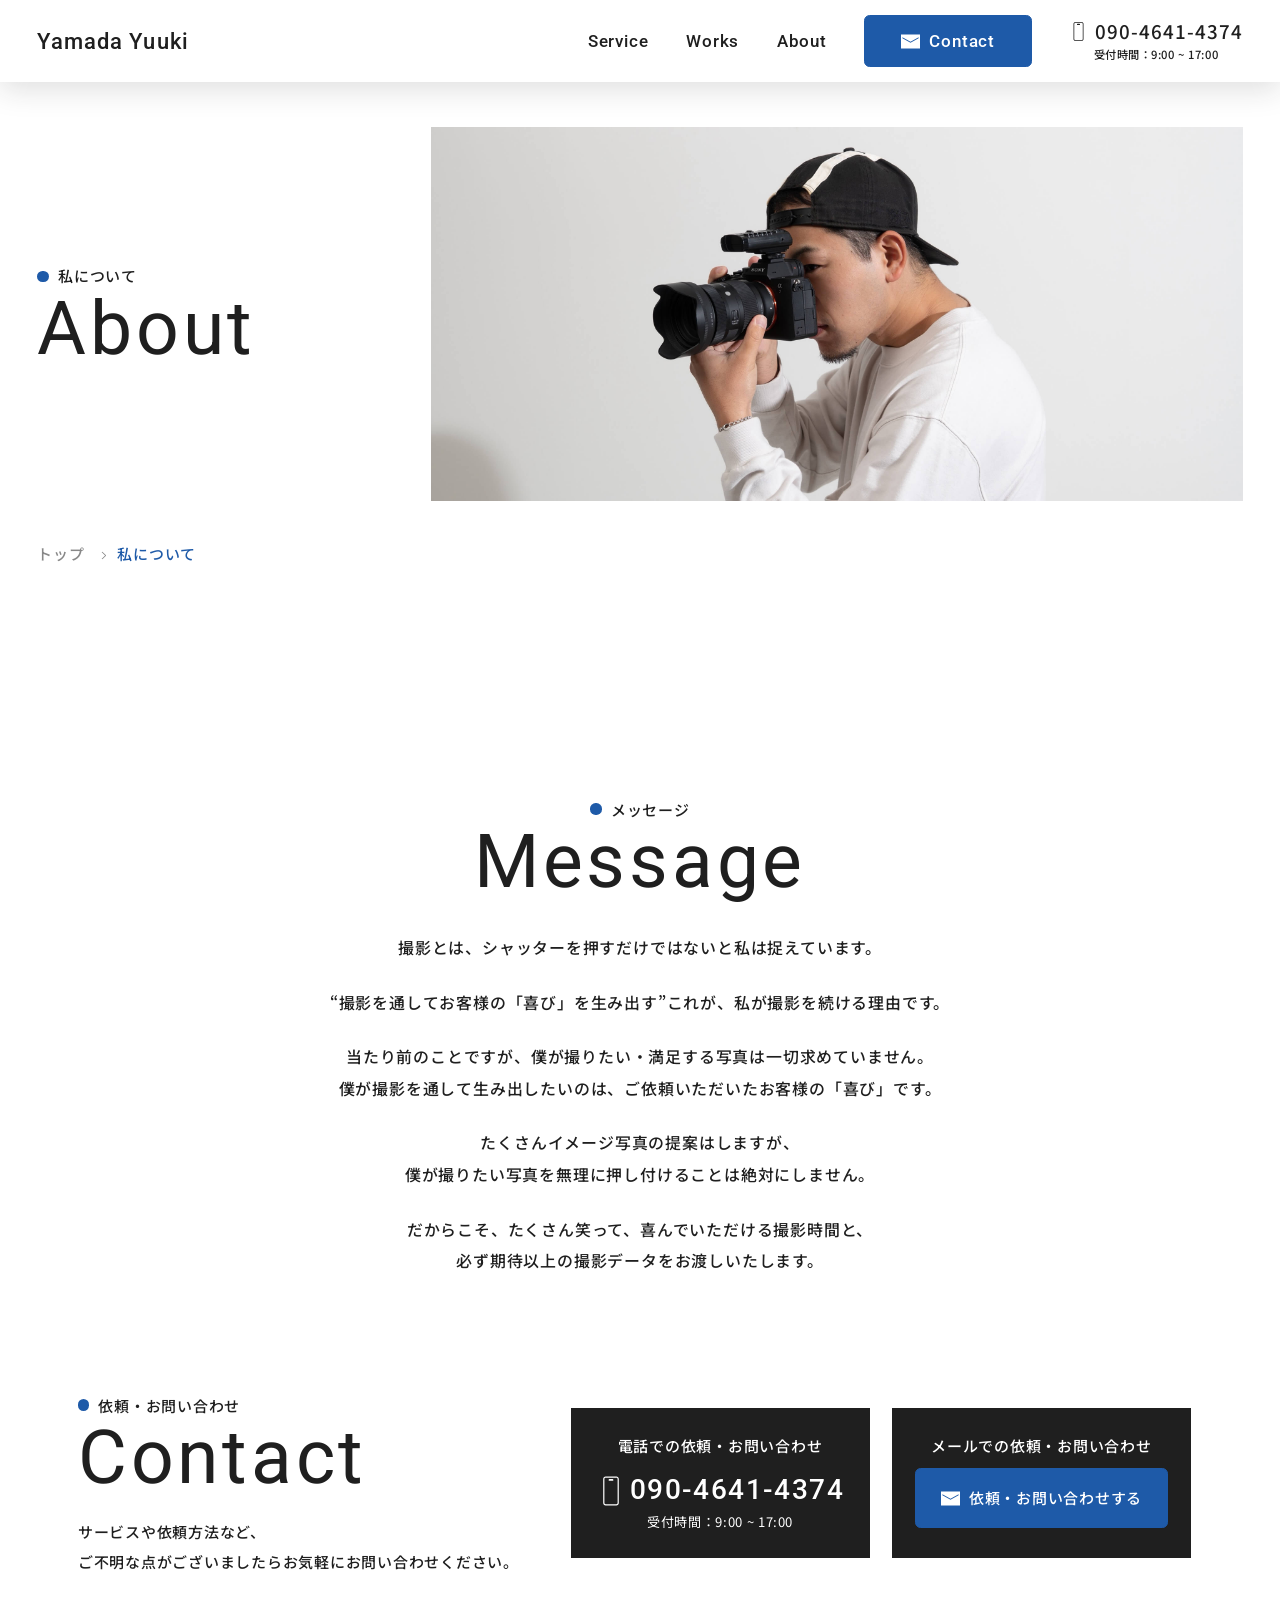
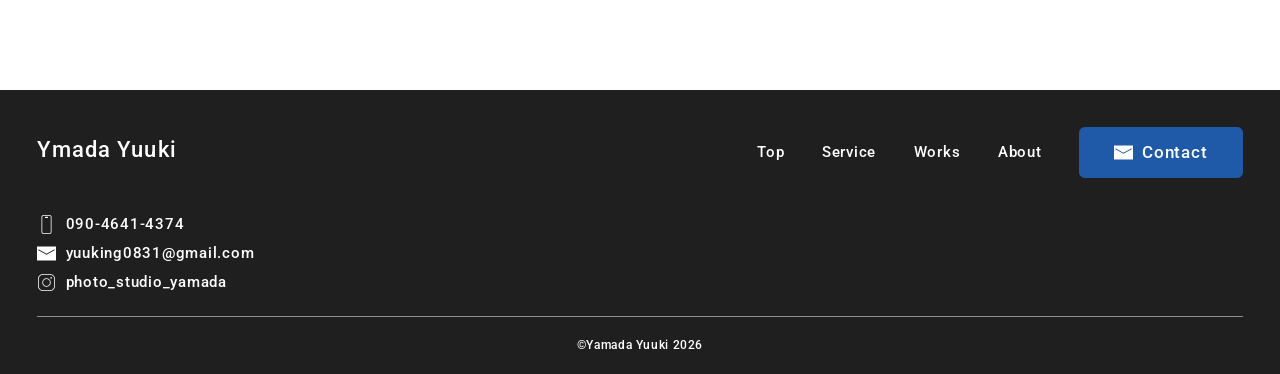
==== about.html @ 50fdbe5b "3/4 コミット" ====
<!DOCTYPE html>
<html lang="ja">

<head>
    <meta charset="utf-8">
    <meta name="viewport" content="width=device-width,initial-scale=1">
    <title>about - 私について</title>
    <meta property="og:title" content="about - 私について">
    <meta property="og:site_name" content="写真・動画制作 - 山田悠希">
    <meta name="description" content="aboutページです">
    <meta name="format-detection" content="telephone=no, email=no">
    <meta property="og:type" content="article">

    <!-- font -->
    <link rel="preconnect" href="https://fonts.googleapis.com">
    <link rel="preconnect" href="https://fonts.gstatic.com" crossorigin>
    <link
        href="https://fonts.googleapis.com/css2?family=Noto+Sans+JP:wght@100..900&family=Roboto:ital,wght@0,100..900;1,100..900&display=swap"
        rel="stylesheet">

    <!-- css -->
    <link rel="stylesheet" href="css/style.css">

    <!-- noindex -->
    <meta name="robots" content="noindex">
</head>

<body>

    <!------------------------ header ------------------------>
    <header class="l-header">
        <div class="l-header-logo u-link-hover"><a href="index.html">yamada yuuki</a></div>

        <dialog class="l-header-menu js-header-menu" aria-label="ナビメニュー">

            <div class="l-header-menu-content">

                <button class="l-header-menu-close-button js-header-menu-close-button" aria-label="ハンバーガーボタン">
                    <img src="img/icon-close.svg" width="36" height="36" alt="閉じるボタン">
                </button>

                <nav class="l-header-menu-nav" aria-label="ヘッダーナビゲーション">
                    <ul class="l-header-menu-list">
                        <li class="l-header-menu-item l-header-item--top">
                            <a href="index.html" class="l-header-menu-link u-text-hover">
                                <span class="l-header-menu-text-en">top</span>
                                <span class="l-header-menu-text-ja">トップ</span>
                            </a>
                        </li>
                        <li class="l-header-menu-item">
                            <a href="service.html" class="l-header-menu-link u-text-hover">
                                <span class="l-header-menu-text-en">service</span>
                                <span class="l-header-menu-text-ja">サービス</span>
                            </a>
                        </li>
                        <li class="l-header-menu-item">
                            <a href="works.html" class="l-header-menu-link u-text-hover">
                                <span class="l-header-menu-text-en">works</span>
                                <span class="l-header-menu-text-ja">撮影実績</span>
                            </a>
                        </li>
                        <li class="l-header-menu-item">
                            <a href="about.html" class="l-header-menu-link u-text-hover">
                                <span class="l-header-menu-text-en">about</span>
                                <span class="l-header-menu-text-ja">私について</span>
                            </a>
                        </li>

                        <li class="l-header-menu-item l-header-menu-item--contact">
                            <a href="contact.html" class="l-header-menu-link">
                                <span class="l-header-menu-text-en">contact</span>
                            </a>
                        </li>
                    </ul>
                </nav>

                <address class="l-header-menu-tel">
                    <a href="tel:09046414374" class="tel-link u-link-hover">
                        <span class="tel-number">090-4641-4374</span>
                    </a>
                    <p class="reception-hours">受付時間：9:00 ~ 17:00</p>
                </address>

            </div>
        </dialog>

        <button class="l-header-menu-open-button js-header-menu-open-button" aria-label="ハンバーガーボタン">
            <span></span>
            <span></span>
            <span></span>
        </button>
    </header>

    <main>

        <!------------------------ kv ------------------------>
        <section class="c-page-kv u-pb">
            <div class="c-page-kv-inner">

                <div class="c-page-kv-title-wrap">
                    <h1 class="c-page-kv-title-ja">私について</h1>
                    <p class="c-page-kv-title-en">about</p>
                </div>

                <div class="c-page-kv-img">
                    <picture>
                        <source media="(min-width: 900px)" srcset="img/about/about-kv.jpg">
                        <img src="img/about/about-kv-sp.jpg" width="343" height="250" alt="カメラを構える男性">
                    </picture>
                </div>

                <div class="c-page-kv-breadcrumb">
                    <ol class="c-breadcrumb-list">
                        <li class="c-breadcrumb-item">
                            <a href="index.html">トップ</a>
                        </li>
                        <li class="c-breadcrumb-item c-breadcrumb-item--current">
                            私について
                        </li>
                    </ol>
                </div>
            </div>
        </section>

        <!------------------------ message ------------------------>
        <section class="message u-ptb">
            <div class="l-section-statement l-container">

                <div class="c-title l-section-statement-title">
                    <h2 class="c-title-ja">メッセージ</h2>
                    <p class="c-title-en">message</p>
                </div>

                <div class="l-section-statement-content">

                    <div class="l-section-statement-text">
                        <span>撮影とは、シャッターを押すだけではないと私は捉えています。</span>
                    </div>

                    <div class="l-section-statement-text">
                        <span>“撮影を通してお客様の「喜び」を生み出す”これが、私が撮影を続ける理由です。</span>
                    </div>

                    <div class="l-section-statement-text">
                        <span>当たり前のことですが、僕が撮りたい・満足する写真は一切求めていません。</span>
                        <span>僕が撮影を通して生み出したいのは、ご依頼いただいたお客様の「喜び」です。</span>

                    </div>

                    <div class="l-section-statement-text">
                        <span>たくさんイメージ写真の提案はしますが、</span>
                        <span>僕が撮りたい写真を無理に押し付けることは絶対にしません。</span>
                    </div>

                    <div class="l-section-statement-text">
                        <span>だからこそ、たくさん笑って、喜んでいただける撮影時間と、</span>
                        <span>必ず期待以上の撮影データをお渡しいたします。</span>
                    </div>
                </div>
            </div>
        </section>

        <!------------------------ contact-cta ------------------------>
        <section class="l-contact-cta l-container u-pb">
            <div class="l-contact-cta-content">
                <div class="c-title">
                    <h2 class="c-title-ja">依頼・お問い合わせ</h2>
                    <p class="c-title-en">contact</p>
                </div>

                <p class="l-contact-cta-text">
                    <span>サービスや依頼方法など、</span>
                    <span>ご不明な点がございましたらお気軽にお問い合わせください。</span>
                </p>
            </div>
            <div class="l-contact-cta-list">
                <div class="l-contact-cta-item">
                    <p class="l-contact-cta-title">電話での依頼・お問い合わせ</p>

                    <address>
                        <a href="tel:09046414374" class="l-contact-cta-tel-link u-link-hover">
                            <p class="l-contact-cta-tel-number">090-4641-4374</p>
                        </a>
                        <p class="l-contact-cta-reception">受付時間：9:00 ~ 17:00</p>
                    </address>
                </div>

                <div class="l-contact-cta-item">
                    <p class="l-contact-cta-title">メールでの依頼・お問い合わせ</p>

                    <nav aria-label="お問い合わせCTA">
                        <a href="contact.html" class="l-contact-cta-mail-link">
                            <span class="l-contact-cta-mail-text">依頼・お問い合わせする</span>
                        </a>
                    </nav>
                </div>
            </div>
        </section>

    </main>

    <!------------------------ header (下部追従ナビゲーション) ------------------------>
    <aside class="l-header-bottom" style="display: none;">
        <div class="l-header-bottom-content">

            <p class="l-header-bottom-title">依頼・お問い合わせ</p>

            <div class="l-header-bottom-cta-wrap">

                <address class="l-header-bottom-tel-cta">
                    <a href="tel:09046414374" class="l-header-bottom-tel-link u-link-hover">
                        <p class="l-header-bottom-tel-number">090-4641-4374</p>
                    </a>
                    <p class="l-header-bottom-tel-reception-hours">受付時間：9:00 ~ 17:00</p>
                </address>

                <nav class="l-header-bottom-mail-cta" aria-label="お問い合わせCTA">
                    <a href="contact.html" class="l-header-bottom-mail-link">
                        <span class="l-header-bottom-mail-text">contact</span>
                    </a>
                </nav>
            </div>
        </div>
    </aside>

    <!------------------------ footer ------------------------>
    <footer class="footer">
        <div class="footer-content">
            <div class="footer-head">
                <div class="footer-logo">
                    <a href="index.html" class="footer-logo-link u-link-hover">ymada yuuki</a>
                </div>

                <nav class="footer-nav" aria-label="フッターナビゲーション">
                    <ul class="footer-nav-list">
                        <li class="footer-nav-item">
                            <a href="index.html" class="footer-nav-link u-text-hover">top</a>
                        </li>
                        <li class="footer-nav-item">
                            <a href="service.html" class="footer-nav-link u-text-hover">service</a>
                        </li>
                        <li class="footer-nav-item">
                            <a href="works.html" class="footer-nav-link u-text-hover">works</a>
                        </li>
                        <li class="footer-nav-item">
                            <a href="about.html" class="footer-nav-link u-text-hover">about</a>
                        </li>
                        <li class="footer-nav-item footer-nav-item--contact">
                            <a href="contact.html" class="footer-nav-link u-text-hover">contact</a>
                        </li>
                    </ul>
                </nav>
            </div>

            <address class="footer-address">
                <p class="footer-address-item footer-address-item--tel">
                    <a href="tel:09046414374" class="footer-address-link u-link-hover">
                        090-4641-4374
                    </a>
                </p>
                <p class="footer-address-item footer-address-item--mail">
                    <a href="mailto:yuuking0831@gmail.com" class="footer-address-link u-link-hover">
                        yuuking0831@gmail.com
                    </a>
                </p>
                <p class="footer-address-item footer-address-item--instagram">
                    <a href="https://www.instagram.com/photo_studio_yamada?igsh=bDQ2NDd0aDQ2emF2"
                        class="footer-address-link u-link-hover">
                        photo_studio_yamada
                    </a>
                </p>
            </address>

        </div>
        <small class="copy-right">©Yamada yuuki 2026</small>
    </footer>

    <script type="module" src="js/main.js"></script>
</body>

</html>
---- css/style.css ----
@charset "UTF-8";
/*!
global > color
------------------------------
*/
:root {
  --color-font-base: #1f1f1f;
  --color-primary: #1e5aa8;
  --color-white: #ffffff;
  --color-font-light: #888888;
  --color-bg-extra-light: #fafafa;
  --color-bg-light: #f2f2f2;
  --color-border: rgba(31, 31, 31, 0.15);
  --color-icon-bg: #e6e6e6;
}

/*!
global > font
------------------------------
*/
:root {
  --font-family-base: "Noto Sans JP", sans-serif;
  --font-family-en: "Roboto", sans-serif;
}

/*!
global > z-index
------------------------------
*/
:root {
  --z-index-header: 30;
  --z-index-default: 1;
  --z-index-negative: -1;
}

/*!
foundation > reset
------------------------------
*/
html {
  color: #000;
  background: #fff;
}

body,
div,
dl,
dt,
dd,
ul,
ol,
li,
h1,
h2,
h3,
h4,
h5,
h6,
pre,
code,
form,
fieldset,
figure,
legend,
input,
textarea,
p,
blockquote,
th,
td {
  margin: 0;
  padding: 0;
}

table {
  border-collapse: collapse;
  border-spacing: 0;
  width: 100%;
}

fieldset,
img {
  border: 0;
}

address,
caption,
cite,
code,
dfn,
em,
strong,
th,
var {
  font-style: normal;
  font-weight: inherit;
}

ol,
ul {
  list-style: none;
}

caption,
th {
  text-align: left;
}

h1,
h2,
h3,
h4,
h5,
h6 {
  font-size: 100%;
  font-weight: inherit;
}

q:before,
q:after {
  content: "";
}

abbr,
acronym {
  border: 0;
  font-variant: normal;
}

input,
textarea,
select,
button {
  color: inherit;
  font-family: inherit;
  font-size: inherit;
  font-weight: inherit;
  line-height: inherit;
  font-size: 100%;
  border-radius: 0;
  border: none;
  -moz-appearance: none;
       appearance: none;
  -webkit-appearance: none;
  background-color: inherit;
}

textarea {
  resize: vertical;
  display: block;
}

select {
  cursor: pointer;
}

button {
  padding: 0;
  cursor: pointer;
}

legend {
  color: inherit;
}

tbody {
  -webkit-text-size-adjust: 100%;
}

main {
  display: block;
}

a {
  text-decoration: none;
  color: inherit;
}

img,
svg {
  width: 100%;
  height: auto;
  display: block;
}

dialog {
  max-width: 100%;
  max-height: 100%;
  padding: 0;
  color: inherit;
  border: none;
  margin: 0;
  padding: 0;
}

summary {
  display: block;
}

summary::-webkit-details-marker {
  display: none;
}

iframe {
  vertical-align: bottom;
}

* {
  -webkit-font-smoothing: antialiased;
  -moz-osx-font-smoothing: grayscale;
  box-sizing: border-box;
}

*::before,
*::after {
  box-sizing: border-box;
}

/*!
foundation > base
------------------------------
*/
:root {
  --base-vw: 375;
}
@media screen and (min-width: 900px) {
  :root {
    --base-vw: 1366;
  }
}

* {
  letter-spacing: 0.05em;
}

html {
  font-size: calc(100vw / var(--base-vw));
}

body {
  line-height: 2;
  font-size: 16rem;
  font-family: var(--font-family-base);
  color: var(--color-font-base);
  font-weight: 500;
}

/*!
utility > utility
------------------------------
*/
/* 非表示 */
.u-visually-hidden {
  position: absolute !important;
  white-space: nowrap !important;
  width: 1px !important;
  height: 1px !important;
  overflow: hidden !important;
  border: 0 !important;
  padding: 0 !important;
  clip: rect(0 0 0 0) !important;
  clip-path: inset(50%) !important;
  margin: -1px !important;
}

.u-pt {
  padding-top: 120rem !important;
}

.u-pb {
  padding-bottom: 120rem !important;
}

.u-ptb {
  padding-block: 120rem !important;
}

@media screen and (min-width: 900px) {
  .u-link-hover {
    transition: opacity 0.3s;
  }
}
@media screen and (min-width: 900px) and (any-hover: hover) {
  .u-link-hover:hover {
    opacity: 0.6;
  }
}

.u-text-hover {
  background-image: linear-gradient(currentColor, currentColor);
  background-position: 0 100%;
  background-size: 0 1px;
  background-repeat: no-repeat;
  transition: background-size 0.3s;
}
@media screen and (min-width: 900px) and (any-hover: hover) {
  .u-text-hover:hover {
    background-size: 100% 1px;
  }
}

/*!
component > button
------------------------------
*/
:root {
  --transition: 0.3s;
}

.c-btn {
  display: inline-flex;
  align-items: center;
  background: var(--color-primary);
  border: 1px solid var(--color-primary);
  border-radius: 6rem;
  padding-inline: 30rem;
  height: 54rem;
  color: var(--color-white);
  transition: background var(--transition), border var(--transition), color, var(--transition);
}
.c-btn:hover {
  background: var(--color-font-base);
  border: 1px solid var(--color-font-base);
}
.c-btn--back {
  background: transparent;
  border: 1px solid var(--color-font-base);
  color: var(--color-font-base);
}
.c-btn--back:hover {
  color: var(--color-white);
}

/*!
component > lead
------------------------------
*/
.c-lead {
  font-size: 24rem;
  line-height: 1.6;
}
.c-lead span {
  display: block;
}

/*!
component > title
------------------------------
*/
.c-title-ja {
  display: inline-flex;
  gap: 10rem;
  align-items: center;
  line-height: 1;
}
.c-title-ja::before {
  content: "";
  display: block;
  width: 12rem;
  aspect-ratio: 1/1;
  border-radius: 50%;
  background-color: var(--color-primary);
}

.c-title-en {
  line-height: 1;
  font-family: var(--font-family-en);
  font-size: 64rem;
  font-weight: 400;
  text-transform: capitalize;
}
@media screen and (min-width: 900px) {
  .c-title-en {
    font-size: 80rem;
  }
}

.c-title-s {
  font-size: 28rem;
  display: inline-flex;
  align-items: center;
  gap: 10rem;
}
.c-title-s::before {
  content: "";
  display: block;
  width: 12rem;
  aspect-ratio: 1/1;
  border-radius: 50%;
  background-color: var(--color-primary);
}
@media screen and (min-width: 900px) {
  .c-title-s {
    font-size: 32rem;
  }
}

.c-title-kv-ja {
  display: inline-flex;
  gap: 10rem;
  align-items: center;
  line-height: 1;
}
.c-title-kv-ja::before {
  content: "";
  display: block;
  width: 12rem;
  aspect-ratio: 1/1;
  border-radius: 50%;
  background-color: var(--color-primary);
}

.c-title-kv-en {
  line-height: 1;
  font-family: var(--font-family-en);
  font-size: 80rem;
  font-weight: 400;
  text-transform: capitalize;
}
@media screen and (min-width: 900px) {
  .c-title-kv-en {
    font-size: 88rem;
  }
}

/*!
component > tab-list
------------------------------
*/
.c-tab-list {
  display: flex;
  justify-content: center;
  align-items: center;
  flex-wrap: wrap;
  gap: 24rem;
}
@media screen and (min-width: 900px) {
  .c-tab-list {
    gap: 40rem;
  }
}

.c-tab-item {
  font-size: 18rem;
  line-height: 1;
}
.c-tab-item--all {
  font-size: 20rem;
}
.c-tab-item--all .c-tab-link {
  text-transform: capitalize;
}

.c-tab-link {
  color: var(--color-font-light);
}

.c-tab-link.active {
  color: var(--color-primary);
}

/*!
layout > container
------------------------------
*/
.l-container-s {
  padding-inline: 16rem;
}
@media screen and (min-width: 900px) {
  .l-container-s {
    padding-inline: 243rem;
  }
}

.l-container {
  padding-inline: 16rem;
}
@media screen and (min-width: 900px) {
  .l-container {
    padding-inline: 83rem;
  }
}

/*!
layout > header
------------------------------
*/
.l-header {
  padding: 16rem;
  background-color: var(--color-white);
  box-shadow: 0px 7px 30px 0px rgba(31, 31, 31, 0.15);
  display: flex;
  justify-content: space-between;
  align-items: center;
  position: fixed;
  z-index: var(--z-index-header);
  left: 0;
  top: 0;
  width: 100%;
}
@media screen and (min-width: 900px) {
  .l-header {
    padding: 16rem 40rem;
  }
}

.l-header-logo {
  font-size: 24rem;
  font-family: var(--font-family-en);
  text-transform: capitalize;
}

.l-header-menu {
  background-color: rgba(31, 31, 31, 0.3);
  position: relative;
  width: 100%;
  height: 100%;
}
@media screen and (min-width: 900px) {
  .l-header-menu {
    display: block;
    background-color: transparent;
    width: auto;
    height: auto;
  }
}
.l-header-menu::backdrop {
  display: none;
}

.l-header-menu-content {
  width: 312rem;
  margin-left: auto;
  padding: 80rem 16rem 64rem;
  background-color: var(--color-white);
}
@media screen and (min-width: 900px) {
  .l-header-menu-content {
    width: auto;
    margin-left: 0;
    padding: 0;
    background-color: transparent;
    display: flex;
    align-items: center;
    gap: 40rem;
  }
}

.l-header-menu-list {
  display: flex;
  flex-direction: column;
  gap: 24rem;
}
@media screen and (min-width: 900px) {
  .l-header-menu-list {
    flex-direction: row;
    gap: 40rem;
    align-items: center;
  }
}

.l-header-menu-item {
  width: 100%;
}
@media screen and (min-width: 900px) {
  .l-header-menu-item {
    width: auto;
  }
}

@media screen and (min-width: 900px) {
  .l-header-item--top {
    display: none;
  }
}

.l-header-menu-link {
  display: flex;
  gap: 16rem;
  align-items: center;
  width: 100%;
  padding-bottom: 24rem;
  border-bottom: 1px solid var(--color-border);
  line-height: 1;
}
@media screen and (min-width: 900px) {
  .l-header-menu-link {
    display: block;
    width: auto;
    padding: 0;
    border-bottom: 0;
  }
}

.l-header-menu-text-en {
  font-size: 20rem;
  text-transform: capitalize;
  font-family: var(--font-family-en);
}
@media screen and (min-width: 900px) {
  .l-header-menu-text-en {
    font-size: 18rem;
  }
}

.l-header-menu-text-ja {
  font-size: 14rem;
  color: var(--color-font-light);
}
@media screen and (min-width: 900px) {
  .l-header-menu-text-ja {
    display: none;
  }
}

.l-header-menu-item--contact .l-header-menu-link {
  background-color: var(--color-primary);
  border-radius: 6rem;
  height: 56rem;
  display: flex;
  justify-content: center;
  align-items: center;
  gap: 8rem;
  padding-bottom: 0;
  color: var(--color-white);
}
@media screen and (min-width: 900px) {
  .l-header-menu-item--contact .l-header-menu-link {
    padding-inline: 38rem;
    gap: 10rem;
    border: 1px solid var(--color-primary);
    transition: background-color 0.3s, border 0.3s, color 0.3s;
  }
}
@media screen and (min-width: 900px) and (any-hover: hover) {
  .l-header-menu-item--contact .l-header-menu-link:hover {
    background-color: transparent;
    border: 1px solid var(--color-font-base);
    color: var(--color-font-base);
  }
  .l-header-menu-item--contact .l-header-menu-link:hover::before {
    background-color: var(--color-font-base);
  }
}
.l-header-menu-item--contact .l-header-menu-link::before {
  content: "";
  display: block;
  width: 20rem;
  aspect-ratio: 1/1;
  -webkit-mask-image: url(../img/mail-icon.svg);
          mask-image: url(../img/mail-icon.svg);
  -webkit-mask-size: contain;
          mask-size: contain;
  -webkit-mask-repeat: no-repeat;
          mask-repeat: no-repeat;
  -webkit-mask-position: center;
          mask-position: center;
  background-color: var(--color-white);
  transition: background-color 0.3s;
}

.l-header-menu-tel {
  margin-top: 24rem;
  text-align: center;
}
@media screen and (min-width: 900px) {
  .l-header-menu-tel {
    margin-top: 0;
  }
}

.tel-link {
  display: flex;
  flex-direction: column;
  gap: 12rem;
  align-items: center;
}
@media screen and (min-width: 900px) {
  .tel-link {
    flex-direction: column-reverse;
    gap: 9rem;
  }
}

.tel-number {
  display: flex;
  align-items: center;
  justify-content: center;
  gap: 8rem;
  line-height: 1;
  font-size: 28rem;
}
@media screen and (min-width: 900px) {
  .tel-number {
    font-size: 20rem;
  }
}
.tel-number::before {
  content: "";
  display: block;
  width: 24rem;
  aspect-ratio: 1/1;
  -webkit-mask-image: url(../img/iphone-icon.svg);
          mask-image: url(../img/iphone-icon.svg);
  -webkit-mask-size: contain;
          mask-size: contain;
  -webkit-mask-repeat: no-repeat;
          mask-repeat: no-repeat;
  -webkit-mask-position: center;
          mask-position: center;
  background-color: var(--color-font-base);
}
@media screen and (min-width: 900px) {
  .tel-number::before {
    width: 20rem;
  }
}

.reception-hours {
  font-size: 14rem;
  line-height: 1;
  margin-top: 12rem;
}
@media screen and (min-width: 900px) {
  .reception-hours {
    font-size: 12rem;
    margin-top: 8rem;
  }
}

.l-header-menu-open-button {
  display: block;
  width: 56rem;
  aspect-ratio: 1/1;
  background-color: var(--color-primary);
  border-radius: 6rem;
  position: relative;
  z-index: var(--z-index-header);
}
@media screen and (min-width: 900px) {
  .l-header-menu-open-button {
    display: none;
  }
}
.l-header-menu-open-button span {
  position: absolute;
  left: 50%;
  transform: translateX(-50%);
  display: block;
  width: 32rem;
  height: 2rem;
  background-color: var(--color-white);
}
.l-header-menu-open-button span:nth-of-type(2) {
  top: 18rem;
}
.l-header-menu-open-button span:nth-of-type(3) {
  bottom: 18rem;
}

.l-header-menu-close-button {
  position: absolute;
  top: 16rem;
  right: 16rem;
  width: 56rem;
  aspect-ratio: 1/1;
  background-color: var(--color-white);
  border: 1px solid var(--color-primary);
  border-radius: 6rem;
  display: flex;
  justify-content: center;
  align-items: center;
}
@media screen and (min-width: 900px) {
  .l-header-menu-close-button {
    display: none;
  }
}
.l-header-menu-close-button img {
  width: 40rem;
}

/*!
layout > header-bottom
------------------------------
*/
.l-header-bottom {
  position: fixed;
  bottom: 0;
  left: 0;
  width: 100%;
  padding: 24rem 16rem;
  background-color: var(--color-white);
  box-shadow: 0px 7px 30px 0px rgba(31, 31, 31, 0.2);
}
@media screen and (min-width: 900px) {
  .l-header-bottom {
    display: none;
  }
}

.l-header-bottom-title {
  display: flex;
  align-items: center;
  justify-content: center;
  gap: 8rem;
  line-height: 1;
  font-size: 18rem;
}
.l-header-bottom-title::before {
  content: "";
  display: block;
  width: 8rem;
  aspect-ratio: 1/1;
  border-radius: 50%;
  background: var(--color-primary);
}

.l-header-bottom-cta-wrap {
  display: flex;
  align-items: center;
  justify-content: space-between;
  margin-top: 24rem;
}

.l-header-bottom-tel-link {
  display: flex;
  flex-direction: column;
  align-items: center;
  gap: 6rem;
}

.l-header-bottom-tel-number {
  display: flex;
  align-items: center;
  gap: 4rem;
  font-size: 20rem;
  line-height: 1;
}
.l-header-bottom-tel-number::before {
  content: "";
  display: block;
  width: 20rem;
  aspect-ratio: 1/1;
  -webkit-mask-image: url(../img/iphone-icon.svg);
          mask-image: url(../img/iphone-icon.svg);
  -webkit-mask-size: contain;
          mask-size: contain;
  -webkit-mask-repeat: no-repeat;
          mask-repeat: no-repeat;
  -webkit-mask-position: center;
          mask-position: center;
  background-color: var(--color-font-base);
}

.l-header-bottom-tel-reception-hours {
  font-size: 12rem;
  line-height: 1;
  text-align: center;
  margin-top: 8rem;
}

.l-header-bottom-mail-link {
  display: flex;
  align-items: center;
  gap: 8rem;
  line-height: 1;
  background-color: var(--color-primary);
  padding: 0 28rem;
  height: 48rem;
  border-radius: 6rem;
}
.l-header-bottom-mail-link::before {
  content: "";
  display: block;
  width: 20rem;
  aspect-ratio: 1/1;
  -webkit-mask-image: url(../img/mail-icon.svg);
          mask-image: url(../img/mail-icon.svg);
  -webkit-mask-size: contain;
          mask-size: contain;
  -webkit-mask-repeat: no-repeat;
          mask-repeat: no-repeat;
  -webkit-mask-position: center;
          mask-position: center;
  background-color: var(--color-white);
}

.l-header-bottom-mail-text {
  color: var(--color-white);
  text-transform: capitalize;
  font-family: var(--font-family-en);
}

/*!
layout > instagram
------------------------------
*/
.l-instagram {
  display: grid;
  grid-template-columns: 1fr;
  gap: 56rem;
}
@media screen and (min-width: 900px) {
  .l-instagram {
    grid-template-columns: 1fr 520rem;
    gap: 80rem;
    align-items: center;
  }
}

.l-instagram-text {
  margin-top: 36rem;
}
.l-instagram-text span {
  display: block;
}

.instagram-btn {
  font-family: var(--font-family-en);
  text-transform: capitalize;
  gap: 10rem;
  position: relative;
  background: linear-gradient(110deg, rgb(255, 214, 0) 0%, rgb(255, 122, 0) 20%, rgb(255, 0, 105) 50%, rgb(211, 0, 197) 75%, rgb(118, 56, 250) 100%);
  border: 0;
  margin-top: 36rem;
}
@media (any-hover: hover) {
  .instagram-btn:hover {
    border: 0;
    background: linear-gradient(110deg, rgb(255, 214, 0) 0%, rgb(255, 122, 0) 20%, rgb(255, 0, 105) 50%, rgb(211, 0, 197) 75%, rgb(118, 56, 250) 100%);
  }
  .instagram-btn:hover::after {
    opacity: 1;
  }
}
.instagram-btn::before {
  content: "";
  display: block;
  width: 20rem;
  height: 20rem;
  -webkit-mask-image: url(../img/instagram-icon.svg);
          mask-image: url(../img/instagram-icon.svg);
  -webkit-mask-size: contain;
          mask-size: contain;
  -webkit-mask-repeat: no-repeat;
          mask-repeat: no-repeat;
  -webkit-mask-position: center;
          mask-position: center;
  background-color: var(--color-white);
  position: relative;
  z-index: var(--z-index-default);
}
.instagram-btn::after {
  content: "";
  display: block;
  position: absolute;
  inset: 0;
  width: 100%;
  height: 100%;
  background: var(--color-font-base);
  border-radius: 6rem;
  opacity: 0;
  transition: background 0.3s, opacity 0.3s;
}

.instagram-btn-text {
  position: relative;
  z-index: var(--z-index-default);
  font-size: 18rem;
}

.l-instagram-img-wrap {
  height: 340rem;
  position: relative;
}
@media screen and (min-width: 900px) {
  .l-instagram-img-wrap {
    height: 473rem;
    order: 2;
  }
}

.l-instagram-img {
  display: block;
  position: absolute;
}

.l-instagram-img--01 {
  width: 160rem;
  top: 0;
  left: 0;
}
@media screen and (min-width: 900px) {
  .l-instagram-img--01 {
    width: 216.87rem;
  }
}

.l-instagram-img--02 {
  width: 165rem;
  top: 50%;
  right: 0;
  transform: translatey(-50%);
}
@media screen and (min-width: 900px) {
  .l-instagram-img--02 {
    width: 266.8rem;
  }
}

.l-instagram-img--03 {
  width: 140rem;
  bottom: 0;
  left: 21.71rem;
}
@media screen and (min-width: 900px) {
  .l-instagram-img--03 {
    width: 195.35rem;
  }
}

/*!
layout > header
------------------------------
*/
.l-contact-cta {
  display: grid;
  grid-template-columns: 1fr;
  gap: 36rem;
}
@media screen and (min-width: 900px) {
  .l-contact-cta {
    grid-template-columns: 490rem 662rem;
    align-items: center;
  }
}

.l-contact-cta-text {
  margin-top: 24rem;
}
.l-contact-cta-text span {
  display: block;
}

.l-contact-cta-list {
  display: grid;
  grid-template-columns: 1fr;
  gap: 24rem;
}
@media screen and (min-width: 900px) {
  .l-contact-cta-list {
    grid-template-columns: 1fr 1fr;
  }
}

.l-contact-cta-item {
  background: var(--color-font-base);
  padding: 32rem 24rem;
  color: var(--color-white);
  text-align: center;
}

.l-contact-cta-title {
  line-height: 1;
}

.l-contact-cta-tel-link {
  display: block;
  margin-top: 24rem;
  text-align: center;
}

.l-contact-cta-tel-number {
  font-size: 30rem;
  font-family: var(--font-family-en);
  line-height: 1;
  display: inline-flex;
  gap: 4rem;
}
.l-contact-cta-tel-number::before {
  content: "";
  display: block;
  width: 32rem;
  aspect-ratio: 1/1;
  -webkit-mask-image: url(../img/iphone-icon.svg);
          mask-image: url(../img/iphone-icon.svg);
  -webkit-mask-repeat: no-repeat;
          mask-repeat: no-repeat;
  -webkit-mask-size: contain;
          mask-size: contain;
  -webkit-mask-position: center;
          mask-position: center;
  background: var(--color-white);
}

.l-contact-cta-reception {
  line-height: 1;
  font-weight: 400;
  font-size: 14rem;
}

.l-contact-cta-mail-link {
  display: flex;
  gap: 10rem;
  align-items: center;
  justify-content: center;
  height: 64rem;
  background: var(--color-primary);
  border-radius: 6rem;
  border: 1px solid var(--color-primary);
  margin-top: 16rem;
  transition: background 0.3s, border 0.3s;
}
@media (any-hover: hover) {
  .l-contact-cta-mail-link:hover {
    background: transparent;
    border: 1px solid var(--color-white);
  }
}
.l-contact-cta-mail-link::before {
  content: "";
  display: block;
  width: 20rem;
  aspect-ratio: 1/1;
  -webkit-mask-image: url(../img/mail-icon.svg);
          mask-image: url(../img/mail-icon.svg);
  -webkit-mask-repeat: no-repeat;
          mask-repeat: no-repeat;
  -webkit-mask-size: contain;
          mask-size: contain;
  -webkit-mask-position: center;
          mask-position: center;
  background: var(--color-white);
}

/*!
layout > page-kv
------------------------------
*/
.c-page-kv {
  padding-top: 128rem;
}
@media screen and (min-width: 900px) {
  .c-page-kv {
    padding-top: 135rem;
  }
}

.c-page-kv-inner {
  display: grid;
  grid-template-columns: 1fr;
  padding-inline: 16rem;
  gap: 0 100rem;
}
@media screen and (min-width: 900px) {
  .c-page-kv-inner {
    grid-template-columns: 1fr 866rem;
    padding-inline: 40rem;
  }
}

@media screen and (min-width: 900px) {
  .c-page-kv-title-wrap {
    align-self: center;
    grid-column: 1/2;
    grid-row: 1/2;
  }
}

.c-page-kv-title-ja {
  display: flex;
  align-items: center;
  gap: 10rem;
}
.c-page-kv-title-ja::before {
  content: "";
  display: block;
  width: 12rem;
  aspect-ratio: 1/1;
  border-radius: 50%;
  background: var(--color-primary);
}

.c-page-kv-title-en {
  font-family: var(--font-family-en);
  font-size: 80rem;
  line-height: 1;
  text-transform: capitalize;
  font-weight: 400;
}

.c-page-kv-img {
  margin-top: 40rem;
}
@media screen and (min-width: 900px) {
  .c-page-kv-img {
    grid-column: 2/3;
    grid-row: 1/2;
    margin-top: 0;
  }
}

.c-page-kv-breadcrumb {
  margin-top: 40rem;
}
@media screen and (min-width: 900px) {
  .c-page-kv-breadcrumb {
    grid-column: 1/3;
    grid-row: 2/3;
  }
}

.c-breadcrumb-list {
  display: inline-flex;
  align-items: center;
}

.c-breadcrumb-item {
  color: var(--color-font-light);
  line-height: 1;
}

.c-breadcrumb-item:not(:last-child)::after {
  content: "";
  display: inline-block;
  width: 11rem;
  height: 10rem;
  -webkit-mask-image: url(../img/icon-arrow.svg);
          mask-image: url(../img/icon-arrow.svg);
  -webkit-mask-size: contain;
          mask-size: contain;
  -webkit-mask-repeat: no-repeat;
          mask-repeat: no-repeat;
  -webkit-mask-position: center;
          mask-position: center;
  background: var(--color-font-light);
  margin: 0 10rem;
}

.c-breadcrumb-item--current {
  color: var(--color-primary);
}

/*!
layout > section-statement
------------------------------
*/
.l-section-statement-title {
  text-align: center;
}

.l-section-statement-content {
  display: flex;
  flex-direction: column;
  gap: 24rem;
  margin-top: 36rem;
}

.l-section-statement-text {
  font-size: 17rem;
  line-height: 2;
  text-align: center;
}
.l-section-statement-text span {
  display: block;
}

/*!
layout > footer
------------------------------
*/
.footer {
  background: var(--color-font-base);
  padding: 40rem 16rem 24rem;
}
@media screen and (min-width: 900px) {
  .footer {
    padding: 40rem 40rem 24rem;
  }
}

.footer-content {
  display: flex;
  flex-direction: column;
  gap: 40rem;
}

.footer-head {
  display: flex;
  flex-direction: column;
  gap: 40rem;
}
@media screen and (min-width: 900px) {
  .footer-head {
    flex-direction: row;
    gap: 0;
    justify-content: space-between;
  }
}

.footer-logo {
  font-family: var(--font-family-en);
  font-size: 24rem;
  color: var(--color-white);
  text-transform: capitalize;
}

.footer-nav-list {
  display: flex;
  flex-direction: column;
  gap: 24rem;
  line-height: 1;
}
@media screen and (min-width: 900px) {
  .footer-nav-list {
    flex-direction: row;
    gap: 40rem;
    align-items: center;
  }
}

.footer-nav-item {
  font-family: var(--font-family-en);
  text-transform: capitalize;
  color: var(--color-white);
  font-size: 18rem;
}
@media screen and (min-width: 900px) {
  .footer-nav-item {
    font-size: 16rem;
  }
}

.footer-nav-item--contact .footer-nav-link {
  padding: 16rem 24rem;
  display: inline-flex;
  align-items: center;
  gap: 10rem;
  background: var(--color-primary);
  border: 1px solid var(--color-primary);
  border-radius: 6rem;
  transition: background 0.3s, border 0.3s;
}
@media (any-hover: hover) {
  .footer-nav-item--contact .footer-nav-link:hover {
    background: transparent;
    border: 1px solid var(--color-white);
  }
}
@media screen and (min-width: 900px) {
  .footer-nav-item--contact .footer-nav-link {
    font-size: 18rem;
    padding: 16rem 36rem;
  }
}
.footer-nav-item--contact .footer-nav-link::before {
  content: "";
  display: block;
  width: 20rem;
  aspect-ratio: 1/1;
  -webkit-mask-image: url(../img/mail-icon.svg);
          mask-image: url(../img/mail-icon.svg);
  -webkit-mask-size: cover;
          mask-size: cover;
  -webkit-mask-position: center;
          mask-position: center;
  -webkit-mask-repeat: no-repeat;
          mask-repeat: no-repeat;
  background: var(--color-white);
}

.footer-address {
  display: flex;
  flex-direction: column;
  gap: 10rem;
  padding-bottom: 24rem;
  border-bottom: 1px solid rgba(255, 255, 255, 0.5);
}

.footer-address-item {
  line-height: 1;
}
.footer-address-item .footer-address-link {
  color: var(--color-white);
  font-family: var(--font-family-en);
  display: inline-flex;
  align-items: center;
  gap: 10rem;
}
.footer-address-item .footer-address-link::before {
  content: "";
  display: block;
  width: 20rem;
  aspect-ratio: 1/1;
  -webkit-mask-size: cover;
          mask-size: cover;
  -webkit-mask-position: center;
          mask-position: center;
  -webkit-mask-repeat: no-repeat;
          mask-repeat: no-repeat;
  background: var(--color-white);
}

.footer-address-item--tel .footer-address-link::before {
  -webkit-mask-image: url(../img/iphone-icon.svg);
          mask-image: url(../img/iphone-icon.svg);
}

.footer-address-item--mail .footer-address-link::before {
  -webkit-mask-image: url(../img/mail-icon.svg);
          mask-image: url(../img/mail-icon.svg);
}

.footer-address-item--instagram .footer-address-link::before {
  -webkit-mask-image: url(../img/instagram-icon.svg);
          mask-image: url(../img/instagram-icon.svg);
}

.copy-right {
  color: var(--color-white);
  font-family: var(--font-family-en);
  text-transform: capitalize;
  display: block;
  line-height: 1;
  margin-top: 24rem;
  text-align: center;
}/*# sourceMappingURL=style.css.map */
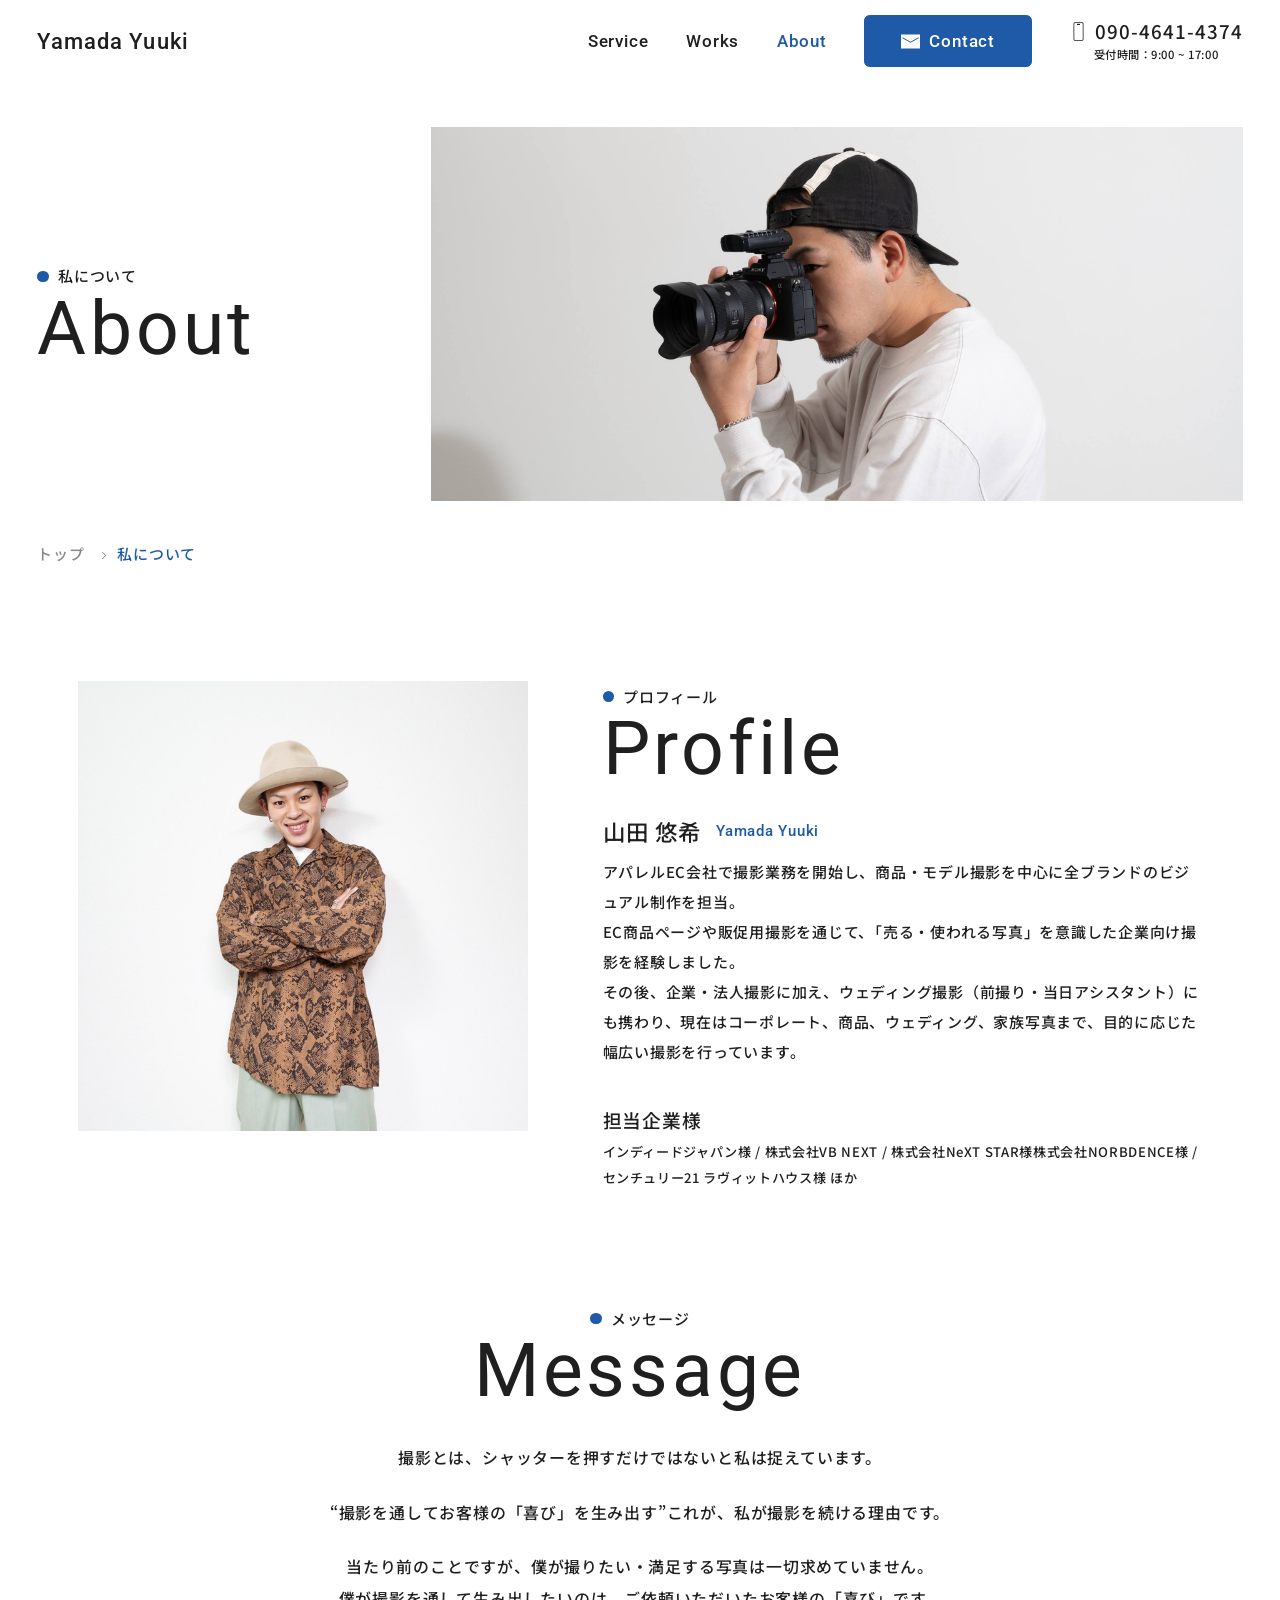
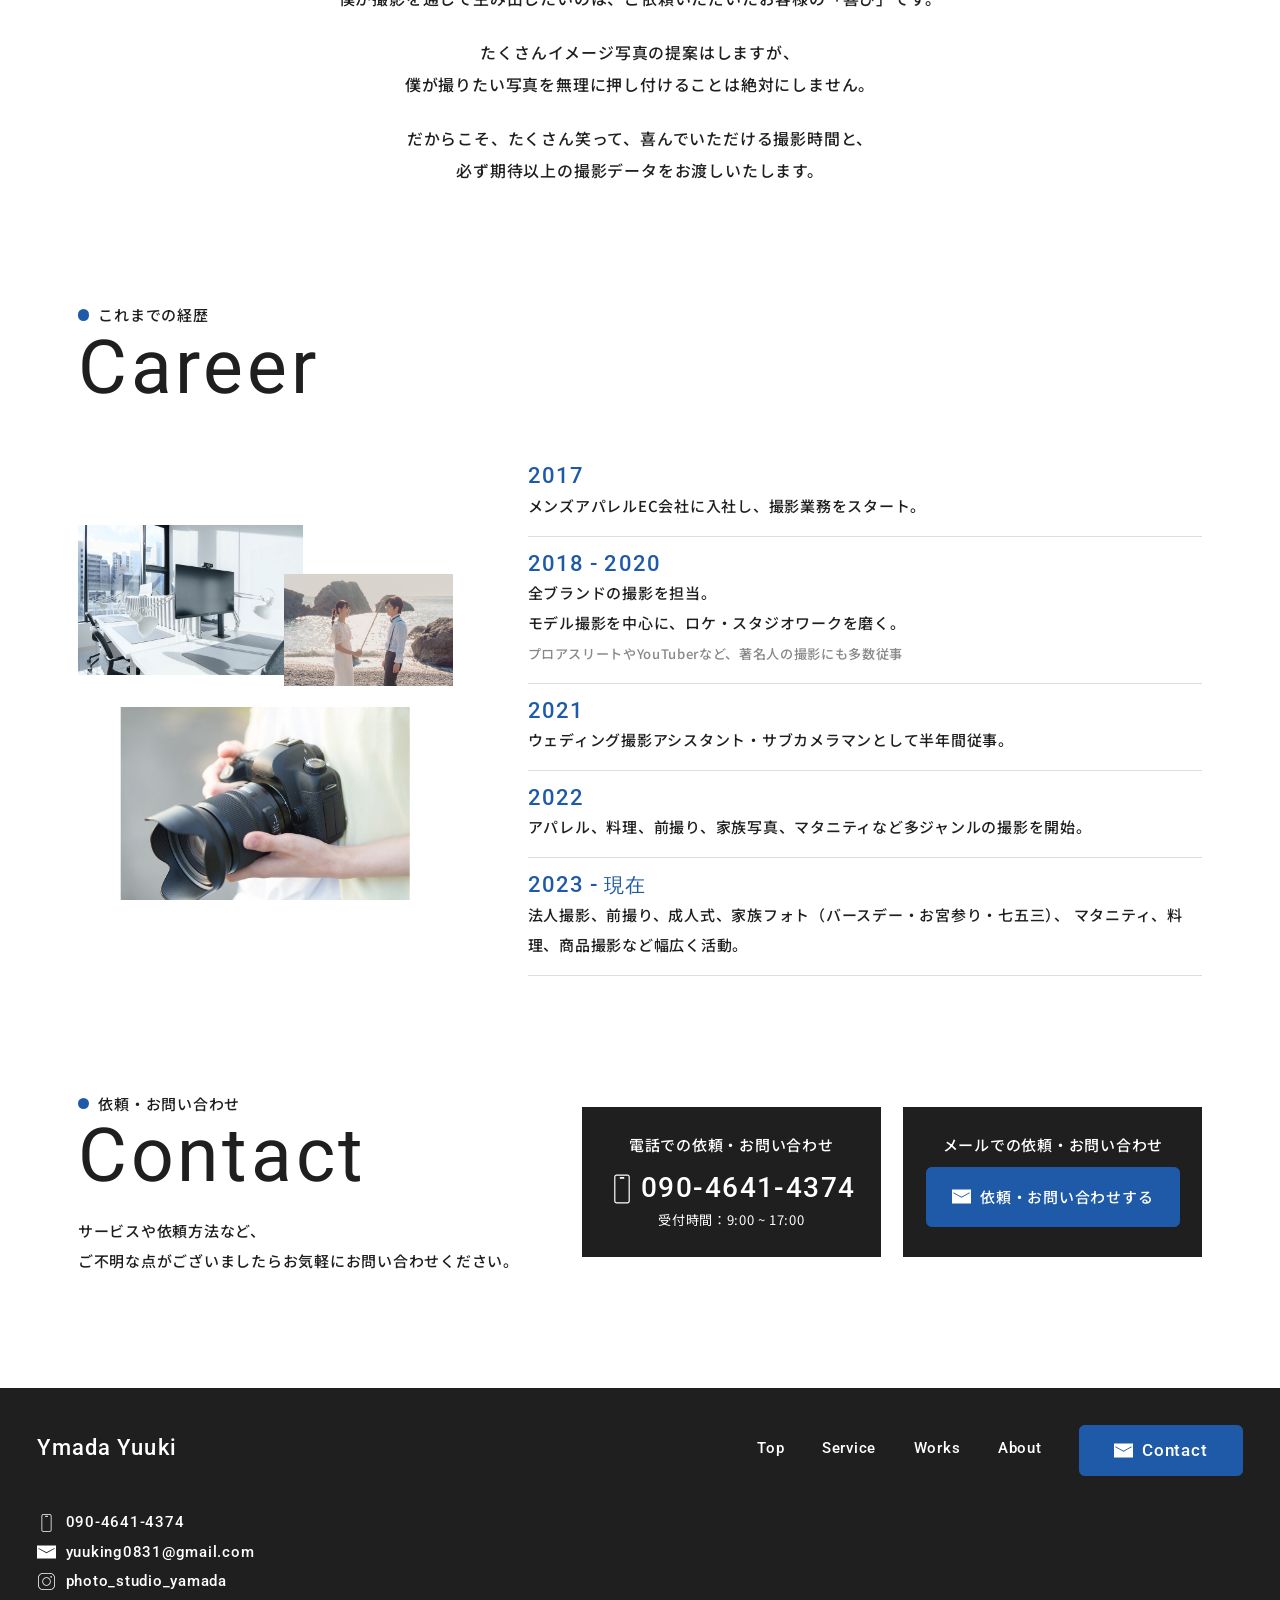
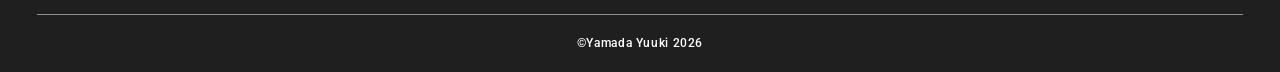
==== commit 46b120d3: "3/7 ~ 3/10 作業内容コミット" ====
--- a/about.html
+++ b/about.html
@@ -60,7 +60,7 @@
                             </a>
                         </li>
                         <li class="l-header-menu-item">
-                            <a href="about.html" class="l-header-menu-link u-text-hover">
+                            <a href="about.html" class="l-header-menu-link l-header-menu-link--current u-text-hover">
                                 <span class="l-header-menu-text-en">about</span>
                                 <span class="l-header-menu-text-ja">私について</span>
                             </a>
@@ -94,7 +94,7 @@
     <main>
 
         <!------------------------ kv ------------------------>
-        <section class="c-page-kv u-pb">
+        <section class="c-page-kv">
             <div class="c-page-kv-inner">
 
                 <div class="c-page-kv-title-wrap">
@@ -122,8 +122,42 @@
             </div>
         </section>
 
-        <!------------------------ message ------------------------>
-        <section class="message u-ptb">
+        <!------------------------ about-profile ------------------------>
+        <section class="about-profile l-container u-pt">
+            <div class="about-profile-img">
+                <img src="img/about/about-profile.jpg" width="343" height="343" alt="腕を組み正面を向く男性">
+            </div>
+            <div class="about-profile-content">
+                <div class="c-title">
+                    <h2 class="c-title-ja">プロフィール</h2>
+                    <p class="c-title-en">profile</p>
+                </div>
+
+                <div class="about-profile-name">
+                    <h3 class="about-profile-name-ja">山田 悠希</h3>
+                    <span class="about-profile-name-en">yamada yuuki</span>
+                </div>
+
+                <p class="about-profile-text">
+                    <span>アパレルEC会社で撮影業務を開始し、商品・モデル撮影を中心に全ブランドのビジュアル制作を担当。</span>
+                    <span>EC商品ページや販促用撮影を通じて、「売る・使われる写真」を意識した企業向け撮影を経験しました。</span>
+                    <span>その後、企業・法人撮影に加え、ウェディング撮影（前撮り・当日アシスタント）にも携わり、現在はコーポレート、商品、ウェディング、家族写真まで、目的に応じた幅広い撮影を行っています。</span>
+                </p>
+
+                <dl class="about-profile-charge-list">
+                    <dt class="about-profile-charge-title">担当企業様</dt>
+                    <dd class="about-profile-charge-item">
+                        インディードジャパン様 /
+                        株式会社VB NEXT /
+                        株式会社NeXT STAR様株式会社NORBDENCE様 /
+                        センチュリー21 ラヴィットハウス様 ほか
+                    </dd>
+                </dl>
+            </div>
+        </section>
+
+        <!------------------------ about-message ------------------------>
+        <section class="message u-pt">
             <div class="l-section-statement l-container">
 
                 <div class="c-title l-section-statement-title">
@@ -160,8 +194,66 @@
             </div>
         </section>
 
+        <!------------------------ about-career ------------------------>
+        <section class="about-career u-pt l-container">
+            <div class="c-title">
+                <h2 class="c-title-ja">これまでの経歴</h2>
+                <p class="c-title-en">career</p>
+            </div>
+
+            <div class="about-career-content">
+                <div class="about-career-img-wrap">
+                    <span class="about-career-img about-career-img--01">
+                        <img src="img/about/about-career01.jpg" width="200" height="135" alt="日差しに照らされる、オフィスに置かれたパソコン">
+                    </span>
+                    <span class="about-career-img about-career-img--02">
+                        <img src="img/about/about-career02.jpg" width="200" height="135"
+                            alt="太陽の光が反射する海辺で笑顔で向かい合う、木の棒を持つ女性とそれを見つめる男性">
+                    </span>
+                    <span class="about-career-img about-career-img--03">
+                        <img src="img/about/about-career03.jpg" width="200" height="135" alt="カメラとそれを持つ白の服を着た人物の手">
+                    </span>
+                </div>
+                <dl class="about-career-list">
+                    <div class="about-career-item">
+                        <dt class="about-career-item-year"><time datetime="2017-01-01">2017</time></dt>
+                        <dd class="about-career-item-text">メンズアパレルEC会社に入社し、撮影業務をスタート。</dd>
+                    </div>
+
+                    <div class="about-career-item">
+                        <dt class="about-career-item-year"><time datetime="2018-01-01">2018</time> - <time
+                                datetime="2020-01-01">2020</time></dt>
+                        <dd class="about-career-item-text">
+                            <span>全ブランドの撮影を担当。</span>
+                            <span>モデル撮影を中心に、ロケ・スタジオワークを磨く。</span>
+
+                            <small class="about-career-item-supplement">プロアスリートやYouTuberなど、著名人の撮影にも多数従事</small>
+                        </dd>
+                    </div>
+
+                    <div class="about-career-item">
+                        <dt class="about-career-item-year"><time datetime="2021-01-01">2021</time></dt>
+                        <dd class="about-career-item-text">ウェディング撮影アシスタント・サブカメラマンとして半年間従事。</dd>
+                    </div>
+
+                    <div class="about-career-item">
+                        <dt class="about-career-item-year"><time datetime="2022-01-01">2022</time></dt>
+                        <dd class="about-career-item-text">アパレル、料理、前撮り、家族写真、マタニティなど多ジャンルの撮影を開始。</dd>
+                    </div>
+
+                    <div class="about-career-item">
+                        <dt class="about-career-item-year"><time datetime="2017-01-01">2023</time> - <span
+                                class="about-career-item-year-ja">現在</span></dt>
+                        <dd class="about-career-item-text">
+                            法人撮影、前撮り、成人式、家族フォト（バースデー・お宮参り・七五三）、 マタニティ、料理、商品撮影など幅広く活動。
+                        </dd>
+                    </div>
+                </dl>
+            </div>
+        </section>
+
         <!------------------------ contact-cta ------------------------>
-        <section class="l-contact-cta l-container u-pb">
+        <section class="l-contact-cta l-container u-ptb">
             <div class="l-contact-cta-content">
                 <div class="c-title">
                     <h2 class="c-title-ja">依頼・お問い合わせ</h2>
@@ -275,6 +367,8 @@
         <small class="copy-right">©Yamada yuuki 2026</small>
     </footer>
 
+    <!------------------------ js ------------------------>
+    <script src="js/vendor/gsap.min.js" defer></script>
     <script type="module" src="js/main.js"></script>
 </body>
 
--- a/css/style.css
+++ b/css/style.css
@@ -292,6 +292,12 @@
   background-size: 0 1px;
   background-repeat: no-repeat;
   transition: background-size 0.3s;
+  display: block;
+}
+@media screen and (min-width: 900px) {
+  .u-text-hover {
+    padding-bottom: 4rem;
+  }
 }
 @media screen and (min-width: 900px) and (any-hover: hover) {
   .u-text-hover:hover {
@@ -331,6 +337,27 @@
   color: var(--color-white);
 }
 
+.c-btn-group-wrap {
+  display: block;
+  text-align: center;
+}
+
+.c-btn-group {
+  display: inline-grid;
+  grid-template-columns: 1fr;
+  gap: 16rem;
+}
+@media screen and (min-width: 900px) {
+  .c-btn-group {
+    grid-template-columns: 1fr 1fr;
+    grid-template-rows: 1fr;
+  }
+  .c-btn-group .c-btn--back {
+    grid-column: 1/2;
+    grid-row: 1/2;
+  }
+}
+
 /*!
 component > lead
 ------------------------------
@@ -433,6 +460,7 @@
   align-items: center;
   flex-wrap: wrap;
   gap: 24rem;
+  margin-top: 40rem;
 }
 @media screen and (min-width: 900px) {
   .c-tab-list {
@@ -455,8 +483,118 @@
   color: var(--color-font-light);
 }
 
-.c-tab-link.active {
+.c-tab-link--current {
   color: var(--color-primary);
+  pointer-events: none;
+}
+
+/*!
+component > contact-head
+------------------------------
+*/
+.c-contact-head {
+  text-align: center;
+}
+
+.c-contact-step-list {
+  margin-top: 36rem;
+  display: grid;
+  grid-template-columns: repeat(3, 96rem);
+  justify-content: space-between;
+  position: relative;
+}
+@media screen and (min-width: 900px) {
+  .c-contact-step-list {
+    display: inline-grid;
+    justify-content: center;
+    gap: 56rem;
+  }
+}
+.c-contact-step-list::before {
+  content: "";
+  display: block;
+  width: 100%;
+  height: 1rem;
+  background: var(--color-border);
+  position: absolute;
+  z-index: var(--z-index-negative);
+  top: 50%;
+  transform: translateY(-50%);
+}
+
+.c-contact-step-item {
+  aspect-ratio: 1/1;
+  background: var(--color-bg-light);
+  border-radius: 50%;
+  display: flex;
+  flex-direction: column;
+  justify-content: center;
+}
+
+.contact-step-item--current {
+  background: var(--color-primary);
+  color: var(--color-white);
+}
+.contact-step-item--current .c-contact-step-number {
+  color: var(--color-white);
+}
+
+.c-contact-step-number {
+  line-height: 1;
+  color: var(--color-primary);
+}
+
+.c-contact-step-title {
+  line-height: 1;
+  margin-top: 4rem;
+}
+
+.c-contact-text {
+  margin-top: 36rem;
+}
+.c-contact-text span {
+  display: block;
+}
+
+/*!
+component > contact-item
+------------------------------
+*/
+.c-contact-list {
+  margin-top: 48rem;
+}
+
+.c-contact-item {
+  padding-block: 16rem;
+  border-bottom: 1px solid var(--color-border);
+}
+@media screen and (min-width: 900px) {
+  .c-contact-item {
+    display: grid;
+    grid-template-columns: 280rem 1fr;
+    gap: 80rem;
+    align-items: center;
+    padding-block: 20rem;
+  }
+}
+
+.c-contact-item-label-text {
+  font-size: 18rem;
+}
+@media screen and (min-width: 900px) {
+  .c-contact-item-label-text {
+    font-size: 20rem;
+  }
+}
+
+.c-contact-item-text {
+  margin-top: 8rem;
+  width: 100%;
+}
+@media screen and (min-width: 900px) {
+  .c-contact-item-text {
+    margin-top: 0;
+  }
 }
 
 /*!
@@ -488,7 +626,6 @@
 .l-header {
   padding: 16rem;
   background-color: var(--color-white);
-  box-shadow: 0px 7px 30px 0px rgba(31, 31, 31, 0.15);
   display: flex;
   justify-content: space-between;
   align-items: center;
@@ -512,7 +649,6 @@
 
 .l-header-menu {
   background-color: rgba(31, 31, 31, 0.3);
-  position: relative;
   width: 100%;
   height: 100%;
 }
@@ -522,6 +658,7 @@
     background-color: transparent;
     width: auto;
     height: auto;
+    position: static;
   }
 }
 .l-header-menu::backdrop {
@@ -590,6 +727,10 @@
     padding: 0;
     border-bottom: 0;
   }
+}
+.l-header-menu-link--current {
+  color: var(--color-primary);
+  pointer-events: none;
 }
 
 .l-header-menu-text-en {
@@ -786,12 +927,15 @@
 */
 .l-header-bottom {
   position: fixed;
+  z-index: var(--z-index-header);
   bottom: 0;
   left: 0;
   width: 100%;
   padding: 24rem 16rem;
   background-color: var(--color-white);
   box-shadow: 0px 7px 30px 0px rgba(31, 31, 31, 0.2);
+  opacity: 0;
+  visibility: hidden;
 }
 @media screen and (min-width: 900px) {
   .l-header-bottom {
@@ -1033,6 +1177,8 @@
   .l-contact-cta {
     grid-template-columns: 490rem 662rem;
     align-items: center;
+    gap: 0;
+    justify-content: space-between;
   }
 }
 
@@ -1214,6 +1360,13 @@
 .c-breadcrumb-list {
   display: inline-flex;
   align-items: center;
+  flex-wrap: wrap;
+  gap: 12rem;
+}
+@media screen and (min-width: 900px) {
+  .c-breadcrumb-list {
+    gap: 0;
+  }
 }
 
 .c-breadcrumb-item {
@@ -1425,4 +1578,1551 @@
   line-height: 1;
   margin-top: 24rem;
   text-align: center;
+}
+
+/*!
+page > top-kv
+------------------------------
+*/
+.top-kv {
+  padding: 48rem 16rem 0;
+  margin-top: 88rem;
+  height: 684rem;
+  display: flex;
+  flex-direction: column;
+  gap: 32rem;
+}
+@media screen and (min-width: 900px) {
+  .top-kv {
+    padding: 0 40rem 64rem;
+    margin-top: 88rem;
+    height: 712rem;
+    display: flex;
+    flex-direction: row;
+    align-items: center;
+    gap: 0;
+    position: relative;
+  }
+}
+
+.top-kv-title-en {
+  line-height: 1.3;
+  font-size: 50rem;
+  font-weight: 400;
+  font-family: var(--font-family-en);
+  text-shadow: 0px 20px 20px rgba(255, 255, 255, 0.5);
+}
+@media screen and (min-width: 900px) {
+  .top-kv-title-en {
+    font-size: 88rem;
+  }
+}
+.top-kv-title-en span {
+  display: block;
+}
+
+.top-kv-title-ja {
+  font-size: 20rem;
+  display: flex;
+  align-items: center;
+  gap: 16rem;
+}
+.top-kv-title-ja::before {
+  content: "";
+  display: block;
+  width: 40rem;
+  height: 2rem;
+  background-color: var(--color-font-base);
+}
+
+.top-kv-img {
+  aspect-ratio: 1/1;
+  background-image: url(../../../img/top/top-kv-sp.jpg);
+  background-size: cover;
+  background-position: center;
+  background-repeat: no-repeat;
+}
+@media screen and (min-width: 900px) {
+  .top-kv-img {
+    aspect-ratio: auto;
+    background-image: url(../../../img/top/top-kv.jpg);
+    position: absolute;
+    right: 40rem;
+    z-index: var(--z-index-negative);
+    width: 880rem;
+    height: 586rem;
+  }
+}
+
+/*!
+page > top-service
+------------------------------
+*/
+.top-service {
+  display: grid;
+  grid-template-columns: 1fr;
+}
+@media screen and (min-width: 900px) {
+  .top-service {
+    grid-template-columns: 1fr 664rem;
+    gap: 56rem 72rem;
+  }
+}
+
+@media screen and (min-width: 900px) {
+  .top-service-title {
+    grid-column: 1/3;
+    grid-row: 1/2;
+  }
+}
+
+.top-service-img-wrap {
+  height: 368rem;
+  position: relative;
+  margin-top: 48rem;
+}
+@media screen and (min-width: 900px) {
+  .top-service-img-wrap {
+    height: 100%;
+    margin-top: 0;
+  }
+}
+
+.top-service-img {
+  display: block;
+  position: absolute;
+}
+
+.top-service-img--01 {
+  width: 240rem;
+  top: 0;
+  left: 0;
+}
+@media screen and (min-width: 900px) {
+  .top-service-img--01 {
+    width: 300rem;
+  }
+}
+
+.top-service-img--02 {
+  width: 280rem;
+  bottom: 0;
+  right: 0;
+}
+@media screen and (min-width: 900px) {
+  .top-service-img--02 {
+    width: 360rem;
+  }
+}
+
+.top-service-content {
+  margin-top: 56rem;
+}
+@media screen and (min-width: 900px) {
+  .top-service-content {
+    margin-top: 0;
+  }
+}
+
+.top-service-copy {
+  font-size: 24rem;
+  line-height: 1.6;
+}
+.top-service-copy span {
+  display: block;
+}
+
+.top-service-text:not(:last-of-type) {
+  margin-bottom: 16rem;
+}
+.top-service-text span {
+  display: block;
+}
+
+.top-service-copy + .top-service-text {
+  margin-top: 24rem;
+}
+@media screen and (min-width: 900px) {
+  .top-service-copy + .top-service-text {
+    margin-top: 36rem;
+  }
+}
+
+.top-service-btn {
+  margin-top: 48rem;
+}
+@media screen and (min-width: 900px) {
+  .top-service-btn {
+    margin-top: 36rem;
+  }
+}
+
+/*!
+page > top-works
+------------------------------
+*/
+.top-works-head {
+  display: flex;
+  justify-content: space-between;
+  align-items: flex-end;
+}
+
+.pagination {
+  display: flex;
+  align-items: center;
+  gap: 16rem;
+}
+
+.pagination-btn {
+  background: var(--color-primary);
+  width: 40rem;
+  aspect-ratio: 1/1;
+  border-radius: 50%;
+  display: grid;
+  place-items: center;
+  transition: background 0.3s;
+}
+@media screen and (min-width: 900px) {
+  .pagination-btn {
+    width: 64rem;
+  }
+}
+@media (any-hover: hover) {
+  .pagination-btn:hover {
+    background: var(--color-font-base);
+  }
+}
+.pagination-btn::before {
+  content: "";
+  display: block;
+  width: 20rem;
+  aspect-ratio: 1/1;
+  -webkit-mask-image: url(../../../img/icon-arrow.svg);
+          mask-image: url(../../../img/icon-arrow.svg);
+  -webkit-mask-position: center;
+          mask-position: center;
+  -webkit-mask-repeat: no-repeat;
+          mask-repeat: no-repeat;
+  -webkit-mask-size: cover;
+          mask-size: cover;
+  background: var(--color-white);
+}
+@media screen and (min-width: 900px) {
+  .pagination-btn::before {
+    width: 36rem;
+  }
+}
+
+.pagination-btn--prev {
+  transform: scale(-1, 1);
+}
+
+.top-works-slider {
+  margin-top: 48rem;
+  margin-left: 16rem;
+}
+@media screen and (min-width: 900px) {
+  .top-works-slider {
+    margin-top: 56rem;
+    margin-left: 83rem;
+  }
+}
+
+.top-works-item {
+  width: 230rem;
+}
+@media screen and (min-width: 900px) {
+  .top-works-item {
+    width: 405rem;
+  }
+}
+@media (any-hover: hover) {
+  .top-works-item:hover img {
+    scale: 1.1;
+  }
+}
+
+.top-works-item-img {
+  overflow: hidden;
+}
+.top-works-item-img img {
+  scale: 1;
+  transition: scale 0.3s;
+}
+
+.top-works-item-category {
+  font-size: 14rem;
+  color: var(--color-primary);
+  line-height: 1;
+  margin-top: 16rem;
+}
+
+.top-works-item-title {
+  font-size: 18rem;
+  line-height: 1.5;
+  margin-top: 4rem;
+}
+@media screen and (min-width: 900px) {
+  .top-works-item-title {
+    font-size: 20rem;
+  }
+}
+
+.top-works-btn {
+  text-align: center;
+  margin-top: 48rem;
+}
+
+/*!
+page > about
+------------------------------
+*/
+.top-about {
+  display: grid;
+  grid-template-columns: 1fr;
+  gap: 56rem;
+}
+@media screen and (min-width: 900px) {
+  .top-about {
+    grid-template-columns: 1fr 664rem;
+    align-items: center;
+    gap: 72rem;
+  }
+}
+
+.top-about-text {
+  margin-top: 36rem;
+}
+.top-about-text span {
+  display: block;
+}
+
+.top-about-btn {
+  margin-top: 36rem;
+}
+
+/*!
+page > service-types
+------------------------------
+*/
+.service-types {
+  display: grid;
+  grid-template-columns: 1fr;
+  gap: 48rem;
+}
+@media screen and (min-width: 900px) {
+  .service-types {
+    grid-template-columns: 1fr 512rem;
+    gap: 80rem;
+    align-items: center;
+  }
+}
+
+.service-types-text {
+  margin-top: 24rem;
+}
+.service-types-text span {
+  display: block;
+}
+
+.service-types-list-wrap {
+  display: grid;
+  grid-template-columns: 1fr;
+  gap: 24rem;
+}
+@media screen and (min-width: 900px) {
+  .service-types-list-wrap {
+    gap: 16rem;
+  }
+}
+
+.service-types-list {
+  display: grid;
+  grid-template-columns: repeat(2, 160rem);
+  justify-content: space-between;
+}
+
+@media screen and (min-width: 900px) {
+  .service-types-list--first {
+    display: flex;
+    justify-content: center;
+    gap: 16rem;
+  }
+}
+
+.service-types-list--second {
+  grid-template-rows: repeat(2, 1fr);
+  gap: 24rem;
+}
+@media screen and (min-width: 900px) {
+  .service-types-list--second {
+    grid-template-rows: 1fr;
+    gap: 0;
+  }
+}
+
+.service-types-item {
+  background: var(--color-bg-light);
+  display: flex;
+  flex-direction: column;
+  align-items: center;
+  justify-content: center;
+  aspect-ratio: 1/1;
+  border-radius: 6rem;
+}
+@media screen and (min-width: 900px) {
+  .service-types-item {
+    width: 160rem;
+  }
+}
+
+@media screen and (min-width: 900px) {
+  .service-types-item--photo {
+    grid-column: 2/3;
+    grid-row: 1/2;
+  }
+}
+
+@media screen and (min-width: 900px) {
+  .service-types-item--movie {
+    grid-column: 3/4;
+    grid-row: 1/2;
+  }
+}
+
+@media screen and (min-width: 900px) {
+  .service-types-item--wedding {
+    grid-column: 1/2;
+    grid-row: 2/3;
+  }
+}
+
+@media screen and (min-width: 900px) {
+  .service-types-item--edit {
+    grid-column: 2/3;
+    grid-row: 2/3;
+  }
+}
+
+@media screen and (min-width: 900px) {
+  .service-types-item--banner {
+    grid-column: 3/4;
+    grid-row: 2/3;
+  }
+}
+
+.service-types-item-title-en {
+  font-size: 12rem;
+  color: var(--color-primary);
+  line-height: 1;
+  text-transform: capitalize;
+}
+
+.service-types-item-title-ja {
+  font-size: 14rem;
+  line-height: 1.3;
+  margin-top: 6rem;
+  text-align: center;
+}
+.service-types-item-title-ja span {
+  display: block;
+}
+
+.service-types-item-icon {
+  display: block;
+  width: 64rem;
+  aspect-ratio: 1/1;
+  margin-top: 12rem;
+}
+
+/*!
+page > service-reason
+------------------------------
+*/
+.service-reason-head {
+  text-align: center;
+}
+
+.service-reason-text {
+  margin-top: 24rem;
+}
+@media screen and (min-width: 900px) {
+  .service-reason-text {
+    margin-top: 36rem;
+  }
+}
+.service-reason-text span {
+  display: block;
+}
+
+.service-reason-list {
+  margin-top: 48rem;
+  display: grid;
+  grid-template-columns: 1fr;
+  gap: 64rem;
+}
+@media screen and (min-width: 900px) {
+  .service-reason-list {
+    margin-top: 64rem;
+    gap: 80rem;
+  }
+}
+
+.service-reason-item {
+  display: grid;
+  grid-template-columns: 1fr;
+  gap: 24rem;
+}
+@media screen and (min-width: 900px) {
+  .service-reason-item {
+    grid-template-columns: 1fr 480rem;
+    gap: 80rem;
+    align-items: center;
+  }
+}
+
+.service-reason-item-content {
+  grid-row: 2/3;
+}
+@media screen and (min-width: 900px) {
+  .service-reason-item-content {
+    grid-row: 1/2;
+  }
+}
+
+.service-reason-item-title-en {
+  font-size: 16rem;
+  font-family: var(--font-family-en);
+  text-transform: capitalize;
+  color: var(--color-primary);
+}
+
+.service-reason-item-title-ja {
+  font-size: 22rem;
+  line-height: 1.5;
+}
+
+.service-reason-item-text {
+  margin-top: 12rem;
+}
+.service-reason-item-text span {
+  display: block;
+}
+
+.service-reason-item-img {
+  grid-row: 1/2;
+}
+
+@media screen and (min-width: 900px) {
+  .service-reason-item--second {
+    grid-template-columns: 480rem 1fr;
+  }
+  .service-reason-item--second .service-reason-item-content {
+    grid-column: 2/3;
+  }
+  .service-reason-item--second .service-reason-item-img {
+    grid-column: 1/2;
+  }
+}
+
+/*!
+page > service-genre
+------------------------------
+*/
+.service-genre-head {
+  display: grid;
+  grid-template-columns: 1fr;
+  gap: 24rem;
+}
+@media screen and (min-width: 900px) {
+  .service-genre-head {
+    grid-template-columns: 1fr 849rem;
+  }
+}
+
+.service-reason-text span {
+  display: block;
+}
+
+.service-genre-list {
+  margin-top: 48rem;
+  display: grid;
+  grid-template-columns: 1fr;
+  gap: 64rem;
+}
+@media screen and (min-width: 900px) {
+  .service-genre-list {
+    grid-template-columns: repeat(3, 360rem);
+    grid-template-rows: repeat(2, 1fr);
+    gap: 56rem;
+  }
+}
+
+.service-genre-item-title {
+  margin-top: 24rem;
+  line-height: 1;
+  font-size: 20rem;
+}
+
+/*!
+page > service-plan-area
+------------------------------
+*/
+.service-plan-area-title {
+  text-align: center;
+}
+
+.service-plan {
+  margin-top: 48rem;
+}
+
+.service-plan-title {
+  text-align: center;
+}
+
+.service-plan-tab-btn--current {
+  color: var(--color-primary);
+}
+
+.service-plan-list {
+  margin-top: 40rem;
+  grid-template-columns: 1fr;
+  gap: 40rem;
+  display: none;
+}
+@media screen and (min-width: 900px) {
+  .service-plan-list {
+    grid-template-columns: repeat(3, 1fr);
+    align-items: flex-start;
+  }
+}
+
+.service-plan-list.is-active {
+  display: grid;
+}
+
+.service-plan-item {
+  background: var(--color-white);
+  box-shadow: 0px 7px 30px 0px rgba(31, 31, 31, 0.2);
+  padding: 20rem 16rem;
+}
+
+.service-plan-item-title {
+  font-size: 20rem;
+  display: flex;
+  align-items: center;
+  gap: 4rem;
+}
+.service-plan-item-title::before {
+  content: "";
+  display: block;
+  width: 10rem;
+  aspect-ratio: 1/1;
+  background: var(--color-primary);
+  border-radius: 50%;
+}
+
+.service-plan-item-limit {
+  margin-top: 16rem;
+  font-weight: 400;
+  line-height: 1;
+}
+
+.service-plan-item-price {
+  margin-top: 4rem;
+  line-height: 1;
+  display: block;
+}
+
+.service-plan-item-price-number {
+  font-size: 36rem;
+  font-family: var(--font-family-en);
+}
+
+.service-plan-item-price-unit {
+  font-size: 20rem;
+}
+
+.service-plan-item-detail {
+  margin-top: 16rem;
+}
+
+.service-plan-item-detail-btn {
+  font-size: 18rem;
+  line-height: 1;
+  padding-block: 14rem;
+  text-align: center;
+  background: var(--color-primary);
+  border: 1px solid var(--color-primary);
+  color: var(--color-white);
+  cursor: pointer;
+  position: relative;
+  transition: background 0.3s, border 0.3s, color 0.3s;
+}
+@media (any-hover: hover) {
+  .service-plan-item-detail-btn:hover {
+    background: transparent;
+    border: 1px solid var(--color-font-base);
+    color: var(--color-font-base);
+  }
+  .service-plan-item-detail-btn:hover .service-plan-item-detail-btn-icon::before,
+  .service-plan-item-detail-btn:hover .service-plan-item-detail-btn-icon::after {
+    background: var(--color-font-base);
+  }
+}
+
+.service-plan-item-detail-btn-icon {
+  position: absolute;
+  width: 10rem;
+  aspect-ratio: 1/1;
+  top: 50%;
+  transform: translateY(-50%);
+  right: 16rem;
+}
+.service-plan-item-detail-btn-icon::before, .service-plan-item-detail-btn-icon::after {
+  content: "";
+  display: block;
+  width: 100%;
+  height: 1rem;
+  background: var(--color-white);
+  position: absolute;
+  transition: background 0.3s;
+}
+.service-plan-item-detail-btn-icon::before {
+  top: 50%;
+  transform: translateY(-50%);
+}
+.service-plan-item-detail-btn-icon::after {
+  top: 50%;
+  transform: rotate(90deg);
+  transition: transform 0.3s;
+}
+
+.service-plan-item-detail[open] .service-plan-item-detail-btn-icon::after {
+  transform: rotate(0);
+}
+
+.service-plan-item-detail-group {
+  padding: 0 16rem 16rem;
+  background: var(--color-bg-extra-light);
+}
+
+.service-plan-item-detail-item {
+  display: grid;
+  grid-template-columns: 80rem 1fr;
+  gap: 24rem;
+  padding-block: 16rem;
+  border-bottom: 1px solid var(--color-border);
+  line-height: 1.7;
+}
+
+.service-plan-item-detail-label {
+  font-size: 14rem;
+}
+
+.service-plan-item-detail-text {
+  font-size: 14rem;
+  font-weight: 400;
+}
+
+.service-plan-item-detail-list-item {
+  display: flex;
+  align-items: flex-start;
+}
+.service-plan-item-detail-list-item::before {
+  content: "・";
+  display: block;
+}
+
+.service-plan-supplement-list {
+  display: grid;
+  grid-template-columns: 1fr;
+  gap: 8rem;
+  margin-top: 40rem;
+}
+
+.service-plan-supplement-item {
+  color: var(--color-font-light);
+  display: flex;
+  align-items: flex-start;
+  gap: 8rem;
+  font-size: 14rem;
+}
+@media screen and (min-width: 900px) {
+  .service-plan-supplement-item {
+    font-size: 15rem;
+  }
+}
+.service-plan-supplement-item::before {
+  content: "※";
+  display: block;
+}
+.service-plan-supplement-item span {
+  display: block;
+}
+
+.service-plan-cancellation {
+  margin-top: 40rem;
+}
+
+.service-plan-cancellation-title {
+  font-size: 22rem;
+  padding-bottom: 12rem;
+  line-height: 1;
+  border-bottom: 1px solid var(--color-border);
+}
+@media screen and (min-width: 900px) {
+  .service-plan-cancellation-title {
+    font-size: 24rem;
+    padding-bottom: 16rem;
+  }
+}
+
+.service-plan-cancellation-content-wrap {
+  margin-top: 24rem;
+  display: grid;
+  grid-template-columns: 1fr;
+  gap: 40rem;
+}
+@media screen and (min-width: 900px) {
+  .service-plan-cancellation-content-wrap {
+    display: grid;
+    grid-template-columns: repeat(2, 560rem);
+    justify-content: space-between;
+    gap: 0;
+  }
+}
+
+.service-plan-cancellation-content-title {
+  font-size: 20rem;
+  display: flex;
+  align-items: center;
+  gap: 4rem;
+}
+.service-plan-cancellation-content-title::before {
+  content: "";
+  display: block;
+  width: 10rem;
+  aspect-ratio: 1/1;
+  border-radius: 50%;
+  background: var(--color-primary);
+}
+
+.service-plan-cancellation-content-list {
+  margin-top: 16rem;
+}
+
+.service-plan-cancellation-content-item {
+  font-size: 14rem;
+  font-weight: 400;
+  display: flex;
+  align-items: center;
+}
+@media screen and (min-width: 900px) {
+  .service-plan-cancellation-content-item {
+    font-size: 16rem;
+  }
+}
+.service-plan-cancellation-content-item::before {
+  content: "・";
+  display: block;
+}
+
+.service-plan-cancellation-supplement-list {
+  margin-top: 16rem;
+}
+
+.service-plan-cancellation-supplement-item {
+  color: var(--color-font-light);
+  display: flex;
+  align-items: flex-start;
+  gap: 8rem;
+  font-size: 14rem;
+}
+@media screen and (min-width: 900px) {
+  .service-plan-cancellation-supplement-item {
+    font-size: 15rem;
+  }
+}
+.service-plan-cancellation-supplement-item::before {
+  content: "※";
+  display: block;
+}
+.service-plan-cancellation-supplement-item span {
+  display: block;
+}
+
+.service-area {
+  margin-top: 64rem;
+}
+@media screen and (min-width: 900px) {
+  .service-area {
+    display: grid;
+    grid-template-columns: 1fr 810rem;
+    align-items: flex-start;
+  }
+}
+
+.service-area-text {
+  margin-top: 16rem;
+}
+
+.service-plan-item-text {
+  font-size: 14rem;
+  font-weight: 400;
+}
+
+.service-plan-item-detail-list--plan {
+  display: grid;
+  grid-template-columns: 1fr;
+  gap: 12rem;
+}
+.service-plan-item-detail-list--plan .service-plan-item-detail-list-item::before {
+  line-height: 1;
+}
+
+.service-plan-item-detail-label--plan {
+  line-height: 1;
+}
+
+.service-plan-item-detail-list-limit {
+  font-size: 14rem;
+  font-weight: 400;
+  line-height: 1;
+}
+
+.service-plan-item-detail-list-price {
+  font-weight: 600;
+  line-height: 1;
+  margin-top: 4rem;
+  display: block;
+}
+
+.service-plan-item-detail-list-number {
+  font-size: 24rem;
+  font-family: var(--font-family-en);
+}
+
+.service-plan-item-detail-list-unit {
+  font-size: 16rem;
+}
+
+/*!
+page > service-voice
+------------------------------
+*/
+.service-voice-inner {
+  background: var(--color-bg-extra-light);
+  padding: 48rem 16rem;
+}
+@media screen and (min-width: 900px) {
+  .service-voice-inner {
+    padding: 64rem 56rem;
+  }
+}
+
+.service-voice-head {
+  text-align: center;
+}
+
+.service-voice-text {
+  margin-top: 24rem;
+}
+@media screen and (min-width: 900px) {
+  .service-voice-text {
+    margin-top: 36rem;
+  }
+}
+
+.service-voice-list {
+  display: grid;
+  grid-template-columns: 1fr;
+  gap: 80rem;
+  margin-top: 64rem;
+}
+
+@media screen and (min-width: 900px) {
+  .service-voice-item {
+    display: grid;
+    grid-template-columns: 147rem 1fr;
+    gap: 44rem;
+    justify-content: center;
+    align-items: center;
+  }
+}
+
+@media screen and (min-width: 900px) {
+  .service-voice-item--second {
+    grid-template-columns: 1fr 147rem;
+  }
+  .service-voice-item--second .service-voice-item-icon {
+    grid-column: 2/3;
+    grid-row: 1/2;
+  }
+  .service-voice-item--second .service-voice-item-content {
+    grid-column: 1/2;
+    grid-row: 1/2;
+  }
+}
+
+.service-voice-item-icon {
+  width: 160rem;
+  margin-inline: auto;
+}
+@media screen and (min-width: 900px) {
+  .service-voice-item-icon {
+    width: auto;
+  }
+}
+
+.service-voice-item-content {
+  margin-top: 24rem;
+}
+@media screen and (min-width: 900px) {
+  .service-voice-item-content {
+    margin-top: 0;
+  }
+}
+
+.service-voice-item-title-wrap {
+  display: flex;
+  align-items: center;
+  gap: 16rem;
+}
+
+.service-voice-item-title {
+  font-size: 22rem;
+  line-height: 1.63;
+}
+@media screen and (min-width: 900px) {
+  .service-voice-item-title {
+    font-size: 24rem;
+  }
+}
+
+.service-voice-item-category {
+  font-size: 14rem;
+  color: var(--color-primary);
+}
+@media screen and (min-width: 900px) {
+  .service-voice-item-category {
+    font-size: 16rem;
+  }
+}
+
+.service-voice-item-text {
+  margin-top: 16rem;
+}
+
+/*!
+page > service-flow
+------------------------------
+*/
+.service-flow-head {
+  text-align: center;
+}
+
+.service-flow-text span {
+  display: block;
+  vertical-align: middle;
+}
+
+.service-flow-text:nth-of-type(1) {
+  margin-top: 24rem;
+}
+@media screen and (min-width: 900px) {
+  .service-flow-text:nth-of-type(1) {
+    margin: 36rem 0 4rem;
+  }
+}
+
+@media screen and (min-width: 900px) {
+  .service-flow-text--second {
+    display: flex;
+    align-items: center;
+    justify-content: center;
+  }
+  .service-flow-text--second span:nth-of-type(2) {
+    padding-bottom: 1rem;
+  }
+}
+
+.service-flow-text-number {
+  display: inline-block !important;
+  font-family: var(--font-family-en);
+  font-weight: 600;
+  font-size: 48rem;
+  color: var(--color-primary);
+  margin-inline: 8rem;
+  line-height: 1;
+}
+@media screen and (min-width: 900px) {
+  .service-flow-text-number {
+    line-height: 0.61;
+  }
+}
+
+.service-flow-list {
+  margin-top: 64rem;
+}
+@media screen and (min-width: 900px) {
+  .service-flow-list {
+    display: grid;
+    grid-template-columns: repeat(3, 1fr);
+  }
+}
+
+@media screen and (min-width: 900px) {
+  .service-flow-item {
+    display: grid;
+    grid-template-columns: 360rem 1fr;
+    grid-template-rows: auto 1fr;
+  }
+}
+@media screen and (min-width: 900px) and (min-width: 900px) {
+  .service-flow-item img {
+    grid-column: 1/2;
+    grid-row: 1/2;
+  }
+}
+.service-flow-item:not(:last-of-type)::after {
+  content: "";
+  display: block;
+  width: 0;
+  height: 0;
+  border-style: solid;
+  border-right: 20rem solid transparent;
+  border-left: 20rem solid transparent;
+  border-top: 35rem solid #1e5aa8;
+  border-bottom: 0;
+  margin: 20rem auto;
+}
+@media screen and (min-width: 900px) {
+  .service-flow-item:not(:last-of-type)::after {
+    grid-column: 2/3;
+    grid-row: 1/2;
+    border-top: 16rem solid transparent;
+    border-bottom: 16rem solid transparent;
+    border-left: 28rem solid #1e5aa8;
+    border-right: 0;
+    margin: 104rem 14rem 0;
+  }
+}
+
+@media screen and (min-width: 900px) {
+  .service-flow-item-content {
+    grid-column: 1/2;
+    grid-row: 2/3;
+  }
+}
+
+.service-flow-item-title-wrap {
+  margin-top: 24rem;
+}
+@media screen and (min-width: 900px) {
+  .service-flow-item-title-wrap {
+    grid-column: 1/2;
+    grid-row: 1/2;
+  }
+}
+
+.service-flow-item-title-en {
+  font-family: var(--font-family-en);
+  color: var(--color-primary);
+  line-height: 1;
+}
+
+.service-flow-item-title-ja {
+  font-size: 22rem;
+  margin-top: 4rem;
+  line-height: 1;
+}
+@media screen and (min-width: 900px) {
+  .service-flow-item-title-ja {
+    font-size: 24rem;
+  }
+}
+
+.service-flow-item-text {
+  margin-top: 24rem;
+}
+.service-flow-item-text span {
+  display: block;
+}
+
+.service-flow-btn-wrap {
+  margin-top: 64rem;
+}
+
+/*!
+page > works
+------------------------------
+*/
+.works-title-wrap {
+  text-align: center;
+}
+
+.works-list {
+  margin-top: 40rem;
+  display: grid;
+  grid-template-columns: 1fr;
+  gap: 64rem;
+}
+@media screen and (min-width: 900px) {
+  .works-list {
+    grid-template-columns: repeat(2, 1fr);
+  }
+}
+
+@media (any-hover: hover) {
+  .works-item-link:hover .works-item-img img {
+    scale: 1.1;
+  }
+}
+
+.works-item-img {
+  overflow: hidden;
+}
+.works-item-img img {
+  transition: scale 0.3s;
+}
+
+.works-item-title-wrap {
+  margin-top: 16rem;
+}
+@media screen and (min-width: 900px) {
+  .works-item-title-wrap {
+    margin-top: 24rem;
+  }
+}
+
+.works-item-title-category {
+  line-height: 1;
+  font-size: 14rem;
+  color: var(--color-primary);
+}
+@media screen and (min-width: 900px) {
+  .works-item-title-category {
+    font-size: 16rem;
+  }
+}
+
+.works-item-title {
+  line-height: 1.6;
+  font-size: 20rem;
+  margin-top: 4rem;
+}
+
+/*!
+page > works-detail
+------------------------------
+*/
+.works-detail-img {
+  margin-top: 24rem;
+}
+@media screen and (min-width: 900px) {
+  .works-detail-img {
+    margin-top: 40rem;
+  }
+}
+
+.works-detail-coategory {
+  color: var(--color-primary);
+}
+@media screen and (min-width: 900px) {
+  .works-detail-coategory {
+    font-size: 18rem;
+  }
+}
+
+.works-detail-title {
+  font-size: 22rem;
+  line-height: 1.45;
+}
+@media screen and (min-width: 900px) {
+  .works-detail-title {
+    font-size: 32rem;
+  }
+}
+
+.works-detail-text {
+  margin-top: 24rem;
+}
+.works-detail-text span {
+  display: block;
+}
+
+.works-detail-btn-wrap {
+  margin-top: 48rem;
+}
+@media screen and (min-width: 900px) {
+  .works-detail-btn-wrap {
+    margin-top: 40rem;
+  }
+}
+
+/*!
+page > about-profile
+------------------------------
+*/
+@media screen and (min-width: 900px) {
+  .about-profile {
+    display: grid;
+    grid-template-columns: 1fr 640rem;
+    gap: 80rem;
+  }
+}
+
+.about-profile-content {
+  margin-top: 48rem;
+}
+@media screen and (min-width: 900px) {
+  .about-profile-content {
+    margin-top: 0;
+  }
+}
+
+.about-profile-name {
+  display: flex;
+  align-items: center;
+  gap: 16rem;
+  margin-top: 36rem;
+}
+
+.about-profile-name-ja {
+  font-size: 24rem;
+  line-height: 1;
+}
+
+.about-profile-name-en {
+  line-height: 1;
+  font-family: var(--font-family-en);
+  color: var(--color-primary);
+  text-transform: capitalize;
+}
+
+.about-profile-text {
+  margin-top: 16rem;
+}
+.about-profile-text span {
+  display: block;
+}
+
+.about-profile-charge-list {
+  margin-top: 36rem;
+}
+
+.about-profile-charge-title {
+  font-size: 20rem;
+}
+
+.about-profile-charge-item {
+  font-size: 14rem;
+}
+
+/*!
+page > about-career
+------------------------------
+*/
+.about-career-content {
+  display: grid;
+  grid-template-columns: 1fr;
+  gap: 48rem;
+  margin-top: 48rem;
+}
+@media screen and (min-width: 900px) {
+  .about-career-content {
+    grid-template-columns: 400rem 1fr;
+    gap: 80rem;
+  }
+}
+
+.about-career-img-wrap {
+  aspect-ratio: 1/1;
+  position: relative;
+}
+@media screen and (min-width: 900px) {
+  .about-career-img-wrap {
+    align-self: center;
+  }
+}
+
+.about-career-img {
+  display: block;
+  position: absolute;
+}
+
+.about-career-img--01 {
+  width: 200rem;
+  top: 0;
+  left: 0;
+}
+@media screen and (min-width: 900px) {
+  .about-career-img--01 {
+    width: 240rem;
+  }
+}
+
+.about-career-img--02 {
+  width: 160rem;
+  top: 52rem;
+  right: 0;
+}
+@media screen and (min-width: 900px) {
+  .about-career-img--02 {
+    width: 180rem;
+  }
+}
+
+.about-career-img--03 {
+  width: 248rem;
+  bottom: 0;
+  left: 50%;
+  transform: translateX(-50%);
+}
+@media screen and (min-width: 900px) {
+  .about-career-img--03 {
+    width: 308rem;
+  }
+}
+
+.about-career-item {
+  padding-block: 16rem;
+  border-bottom: 1px solid var(--color-border);
+}
+
+.about-career-item-year {
+  font-size: 24rem;
+  color: var(--color-primary);
+  font-family: var(--font-family-en);
+  line-height: 1;
+}
+
+.about-career-item-text {
+  margin-top: 4rem;
+}
+.about-career-item-text span {
+  display: block;
+}
+
+.about-career-item-year-ja {
+  font-size: 21rem;
+}
+
+.about-career-item-supplement {
+  font-size: 14rem;
+  color: var(--color-font-light);
+}
+
+/*!
+page > contact-form
+------------------------------
+*/
+.contact-form-item-label {
+  display: flex;
+  align-items: center;
+  gap: 16rem;
+}
+
+.contact-form-item-required {
+  font-size: 13rem;
+  background: var(--color-primary);
+  border-radius: 6rem;
+  color: var(--color-white);
+  padding-inline: 8rem;
+}
+@media screen and (min-width: 900px) {
+  .contact-form-item-required {
+    font-size: 14rem;
+  }
+}
+
+.contact-form-radio-wrap {
+  display: flex;
+  align-items: center;
+  gap: 36rem;
+  margin-top: 16rem;
+}
+@media screen and (min-width: 900px) {
+  .contact-form-radio-wrap {
+    margin-top: 0;
+  }
+}
+
+.contact-form-radio {
+  display: flex;
+  align-items: center;
+  gap: 10rem;
+  line-height: 1;
+}
+@media (any-hover: hover) {
+  .contact-form-radio {
+    cursor: pointer;
+  }
+}
+@media screen and (min-width: 900px) {
+  .contact-form-radio {
+    font-size: 18rem;
+  }
+}
+
+.contact-form-radio-check {
+  width: 15rem;
+  aspect-ratio: 1/1;
+  border-radius: 50%;
+  background: var(--color-bg-light);
+  display: flex;
+  align-items: center;
+  justify-content: center;
+}
+
+.contact-form-radio-check:checked::before {
+  content: "";
+  display: block;
+  width: 9rem;
+  aspect-ratio: 1/1;
+  border-radius: 50%;
+  background: var(--color-primary);
+}
+
+.contact-form-item-text {
+  background: var(--color-bg-light);
+  padding: 12rem 16rem;
+}
+
+.contact-form-item-text--textarea {
+  field-sizing: content;
+}
+
+.contact-form-btn {
+  text-align: center;
+  margin-top: 56rem;
+}
+
+/*!
+page > contact-confirm
+------------------------------
+*/
+.contact-confirm-btn-wrap {
+  margin-top: 48rem;
+}
+@media screen and (min-width: 900px) {
+  .contact-confirm-btn-wrap {
+    margin-top: 56rem;
+  }
+}
+
+/*!
+page > contact-thanks
+------------------------------
+*/
+.contact-thanks-btn-wrap {
+  margin-top: 48rem;
+  text-align: center;
+  text-transform: capitalize;
+}
+@media screen and (min-width: 900px) {
+  .contact-thanks-btn-wrap {
+    margin-top: 56rem;
+  }
 }/*# sourceMappingURL=style.css.map */
